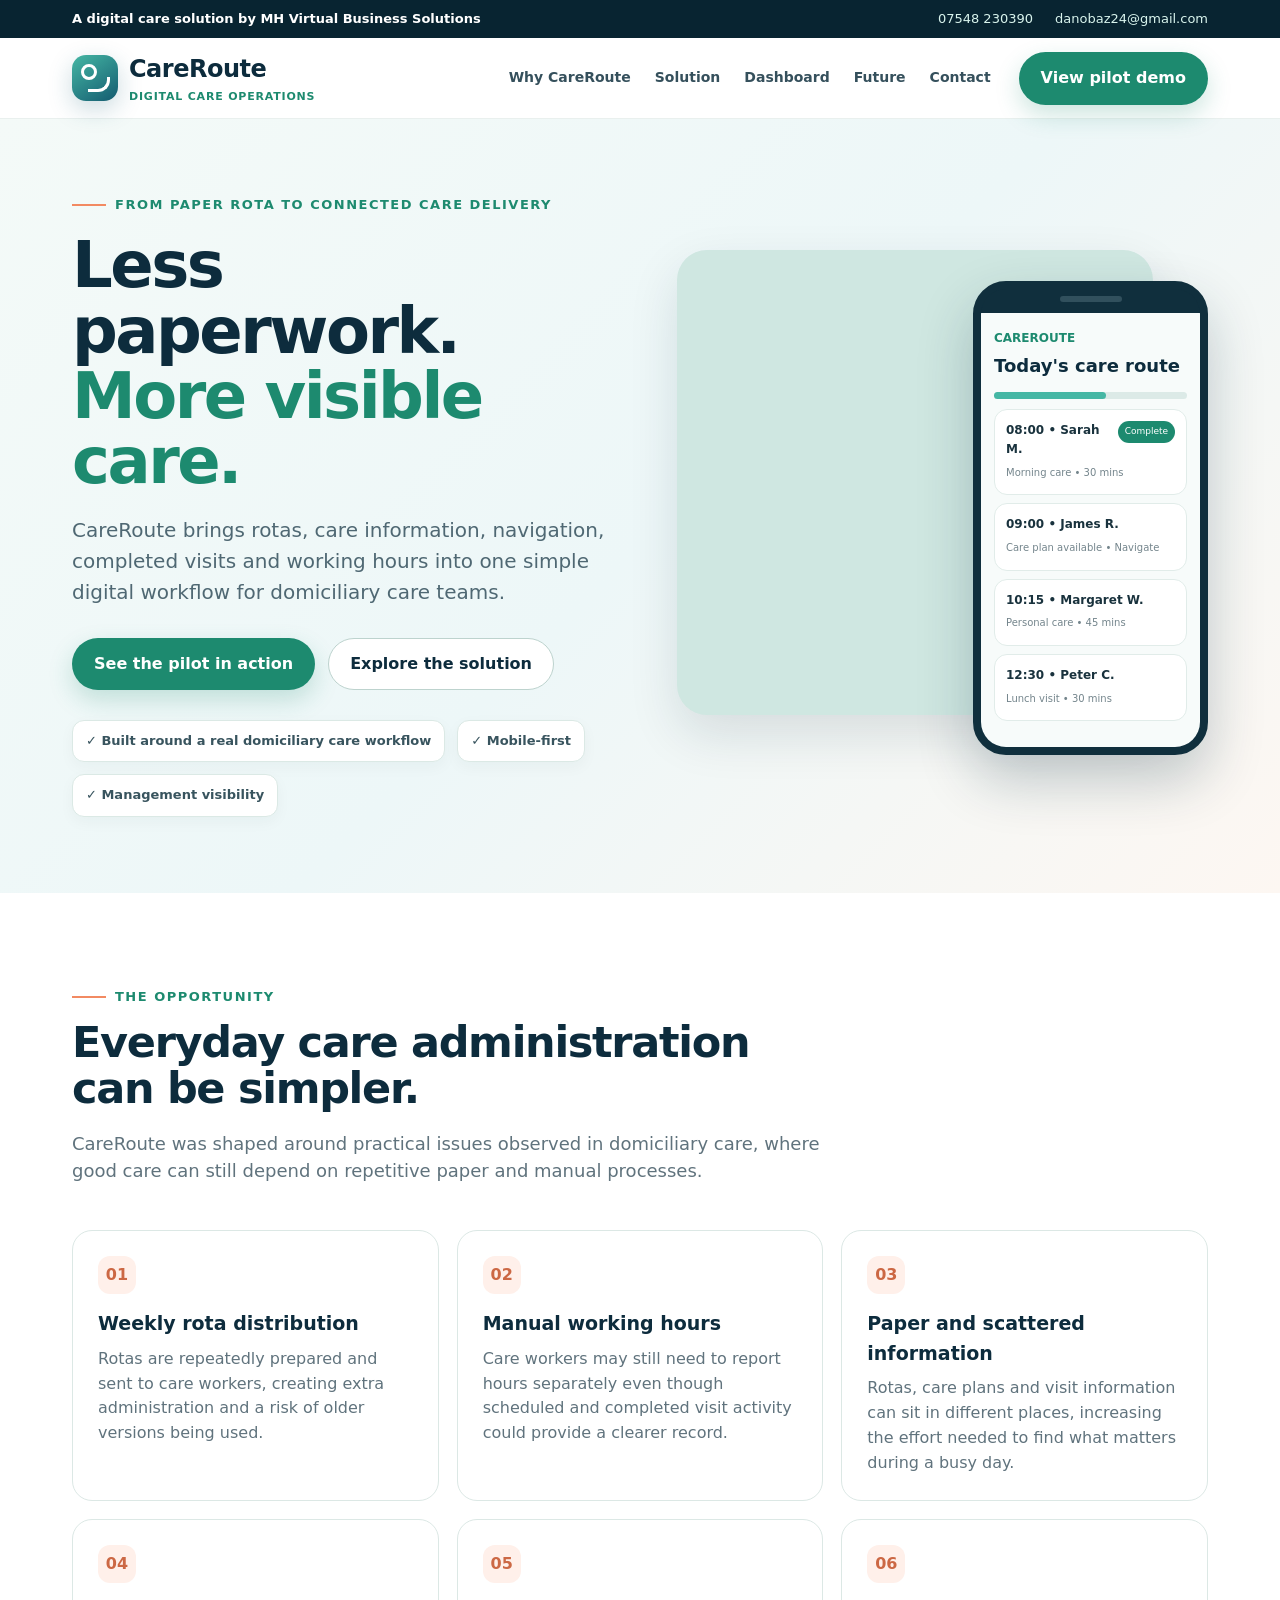
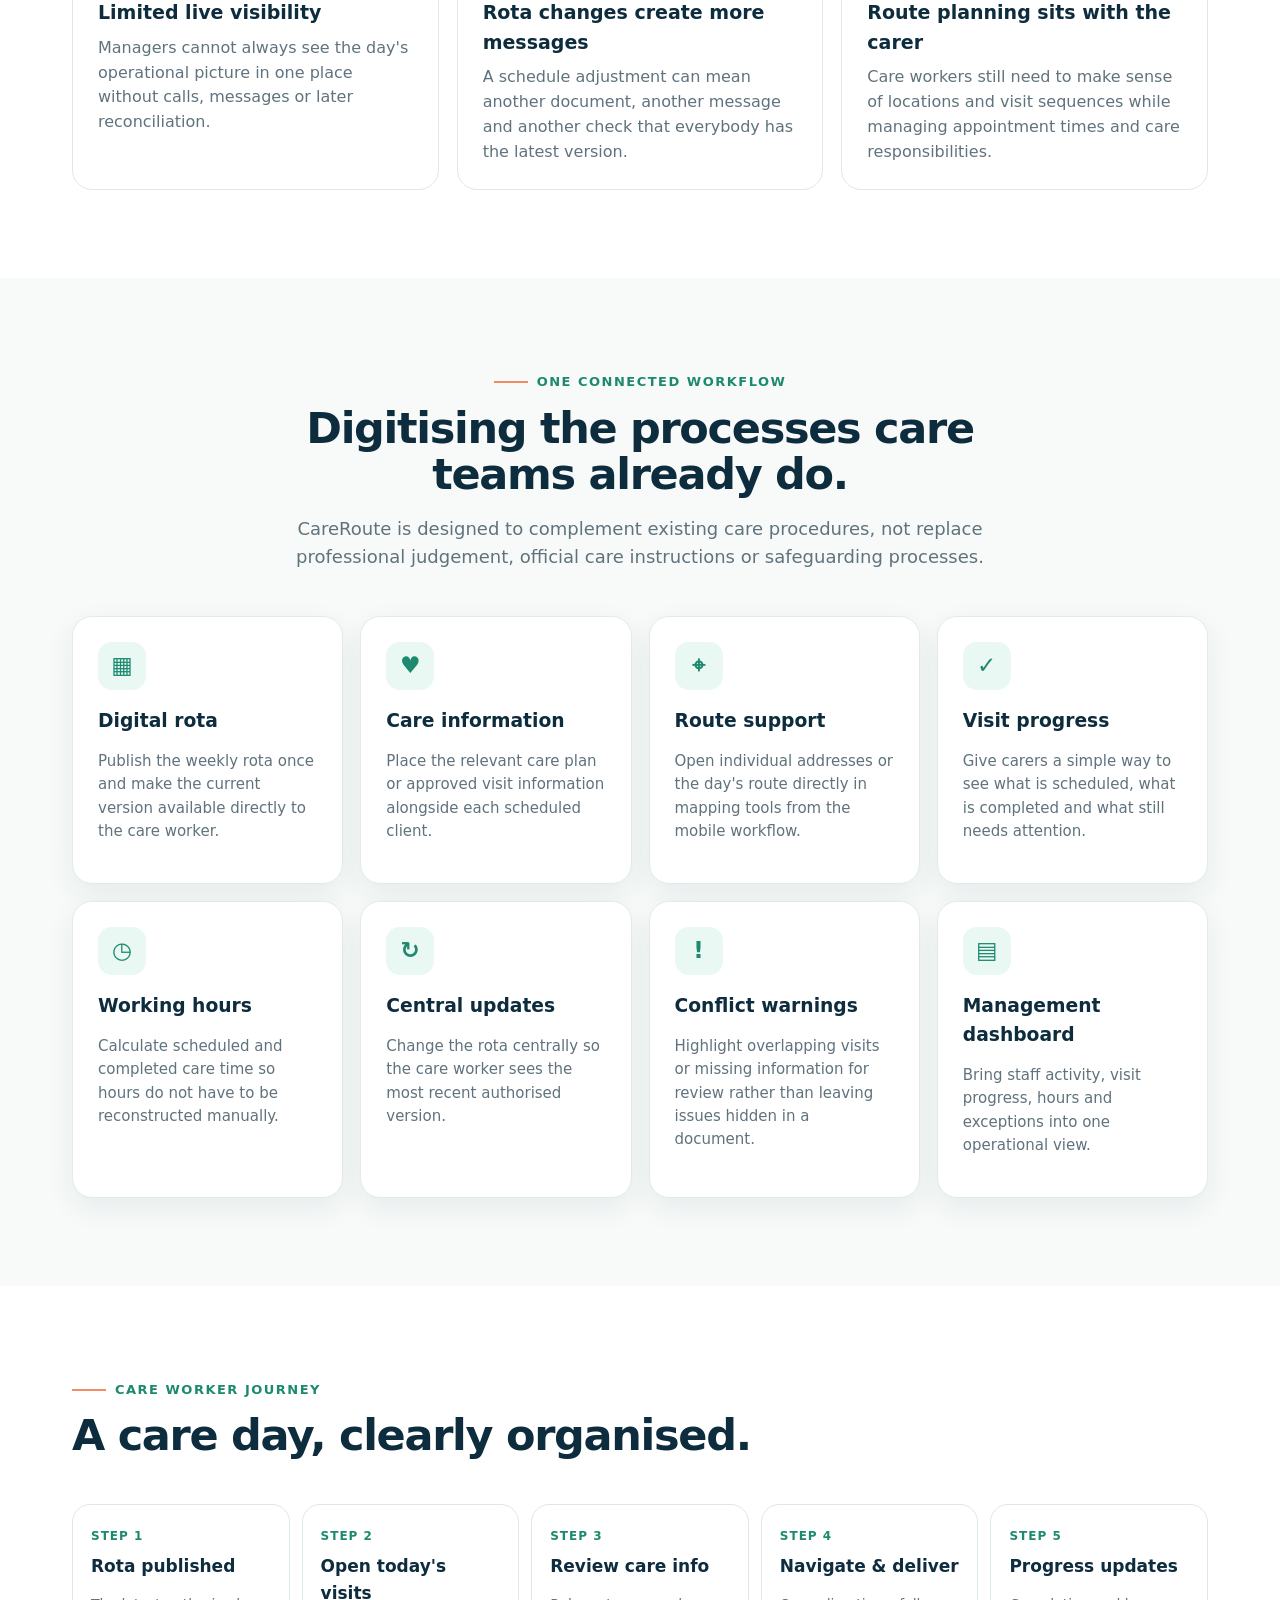
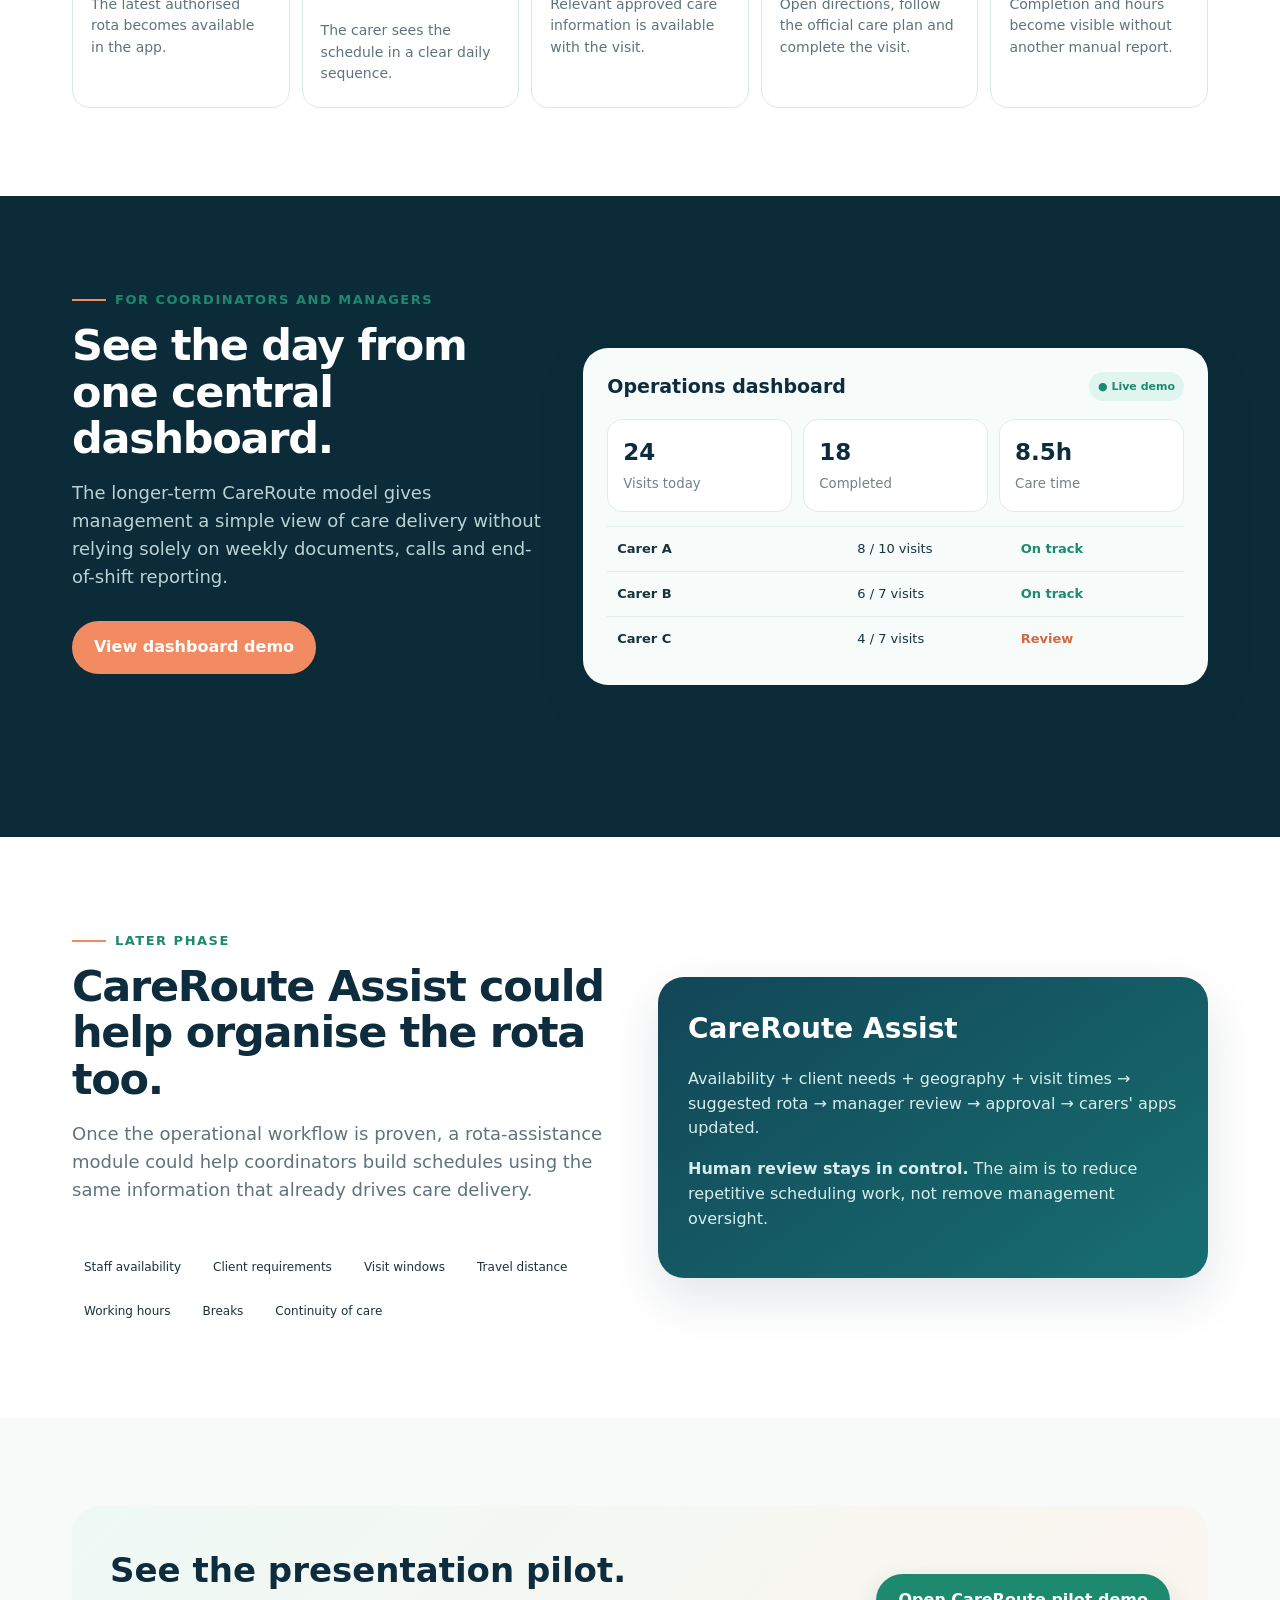
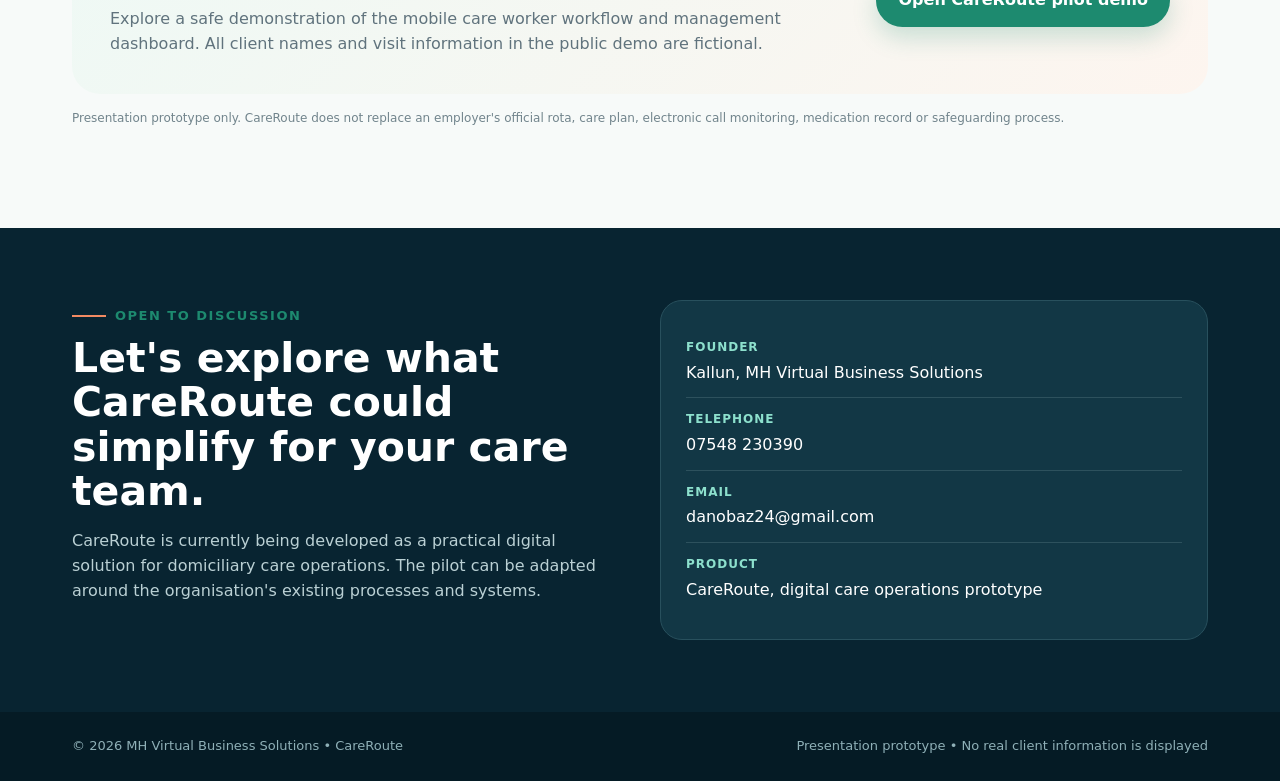
==== careroute/index.html @ 12c18343 "Publish CareRoute presentation website" ====
<!doctype html>
<html lang="en">
<head>
<meta charset="utf-8">
<meta name="viewport" content="width=device-width,initial-scale=1">
<title>CareRoute | Digital Care Operations</title>
<meta name="description" content="CareRoute helps domiciliary care providers move from paper rotas and manual hours reporting to a connected digital care workflow.">
<style>
:root{--navy:#0d2c3d;--blue:#145b70;--aqua:#45b7a4;--green:#1d8a6f;--mint:#eaf8f4;--cream:#f8faf9;--ink:#19323d;--muted:#60737d;--line:#dce8e5;--white:#fff;--orange:#f28a62;--shadow:0 20px 50px rgba(13,44,61,.12)}
*{box-sizing:border-box}html{scroll-behavior:smooth}body{margin:0;font-family:Inter,ui-sans-serif,system-ui,-apple-system,"Segoe UI",Arial,sans-serif;color:var(--ink);background:#fff;line-height:1.55}a{text-decoration:none;color:inherit}.wrap{max-width:1180px;margin:auto;padding:0 22px}.top{background:#082431;color:#d9f4ed;font-size:13px}.top .wrap{display:flex;justify-content:space-between;align-items:center;gap:18px;padding-top:9px;padding-bottom:9px}.contact-mini{display:flex;gap:22px;flex-wrap:wrap}.brandline{font-weight:700;color:#fff}header{position:sticky;top:0;z-index:40;background:rgba(255,255,255,.95);backdrop-filter:blur(12px);border-bottom:1px solid #e9f0ee}.nav{max-width:1180px;margin:auto;padding:13px 22px;display:flex;align-items:center;gap:28px}.logo{display:flex;align-items:center;gap:11px;min-width:205px}.route-mark{width:46px;height:46px;border-radius:14px;background:linear-gradient(145deg,var(--aqua),var(--blue));position:relative;box-shadow:0 8px 24px rgba(20,91,112,.22)}.route-mark:before{content:"";position:absolute;width:10px;height:10px;border:3px solid #fff;border-radius:50%;left:9px;top:9px}.route-mark:after{content:"";position:absolute;width:19px;height:12px;border-right:3px solid #fff;border-bottom:3px solid #fff;border-radius:0 0 12px 0;right:8px;bottom:9px}.logo strong{display:block;font-size:24px;color:var(--navy);letter-spacing:-.5px}.logo small{display:block;color:var(--green);font-weight:700;font-size:11px;letter-spacing:.8px;text-transform:uppercase}.menu{display:flex;align-items:center;gap:24px;margin-left:auto;font-size:14px;font-weight:700;color:#35505c}.menu a:hover{color:var(--green)}.btn{display:inline-flex;align-items:center;justify-content:center;border-radius:999px;padding:13px 21px;font-weight:800;border:1px solid transparent;transition:.2s}.btn.primary{background:var(--green);color:#fff;box-shadow:0 10px 25px rgba(29,138,111,.22)}.btn.primary:hover,.btn.orange:hover{transform:translateY(-1px)}.btn.secondary{background:#fff;color:var(--navy);border-color:#bdd3ce}.btn.orange{background:var(--orange);color:#fff}.hero{background:linear-gradient(135deg,#f4faf8 0%,#edf7f8 52%,#fdf7f2 100%);overflow:hidden}.hero-grid{max-width:1180px;margin:auto;padding:70px 22px 76px;display:grid;grid-template-columns:1.02fr .98fr;gap:52px;align-items:center}.kicker{display:inline-flex;align-items:center;gap:9px;text-transform:uppercase;font-weight:850;font-size:13px;letter-spacing:1.5px;color:var(--green)}.kicker:before{content:"";width:34px;height:2px;background:var(--orange)}h1{font-size:64px;line-height:1.02;letter-spacing:-2.5px;color:var(--navy);margin:18px 0 20px}.accent{color:var(--green)}.hero p{font-size:20px;color:#4f6873;max-width:680px}.hero-actions{display:flex;gap:13px;flex-wrap:wrap;margin:30px 0}.proof{display:flex;gap:12px;flex-wrap:wrap;margin-top:26px}.proof span{background:#fff;border:1px solid #dbe9e5;border-radius:12px;padding:10px 13px;font-size:13px;font-weight:750;color:#38545e;box-shadow:0 5px 15px rgba(13,44,61,.04)}.showcase{position:relative;min-height:505px}.slider{position:absolute;inset:0 55px 40px 0;border-radius:30px;overflow:hidden;box-shadow:var(--shadow);background:#cfe7e1}.slide{position:absolute;inset:0;opacity:0;animation:slides 15s infinite;background-position:center;background-size:cover}.slide.one{background-image:linear-gradient(rgba(8,36,49,.1),rgba(8,36,49,.15)),url('https://cdn.prod.website-files.com/663228030d0aac56c15a35f1/68cafc516bec777c94c2fbf4_Home%20Care.webp');animation-delay:0s}.slide.two{background-image:linear-gradient(rgba(8,36,49,.1),rgba(8,36,49,.15)),url('https://www.datocms-assets.com/121414/1732527607-care-worker-with-elderly-man.jpg');animation-delay:5s}.slide.three{background:linear-gradient(145deg,#9fd8ca,#176879);animation-delay:10s}.slide.three:before{content:"Care delivered with clarity, dignity and less administration.";position:absolute;left:38px;right:38px;bottom:44px;color:#fff;font-size:31px;line-height:1.15;font-weight:850}.slide.three:after{content:"CareRoute";position:absolute;left:38px;top:38px;color:#fff;border:1px solid rgba(255,255,255,.55);border-radius:999px;padding:8px 14px;font-weight:800}@keyframes slides{0%{opacity:0}6%{opacity:1}30%{opacity:1}36%{opacity:0}100%{opacity:0}}.phone{position:absolute;width:235px;right:0;bottom:0;background:#102f3d;border:8px solid #102f3d;border-radius:33px;box-shadow:0 25px 55px rgba(13,44,61,.24);overflow:hidden}.phone-top{height:24px;background:#102f3d;position:relative}.phone-top:after{content:"";position:absolute;width:62px;height:6px;border-radius:8px;background:#31505d;left:50%;top:7px;transform:translateX(-50%)}.screen{background:#f7fbfa;padding:16px 13px 18px;min-height:390px}.screen-brand{font-size:12px;font-weight:900;color:var(--green)}.screen h4{margin:5px 0 12px;color:var(--navy);font-size:18px}.daycard{background:#fff;border:1px solid #e1ece9;border-radius:13px;padding:11px;margin:8px 0}.daycard b{font-size:12px;display:block}.daycard small{font-size:10px;color:#74858c}.pill{font-size:9px;color:#fff;background:var(--green);border-radius:999px;padding:4px 7px;float:right}.progress{height:7px;border-radius:999px;background:#dceae7;margin:10px 0}.progress i{display:block;width:58%;height:100%;border-radius:inherit;background:var(--aqua)}.section{padding:88px 0}.section.soft{background:#f7faf9}.section.dark{background:#0c2b39;color:#fff}.head{max-width:760px;margin-bottom:45px}.head.center{text-align:center;margin-left:auto;margin-right:auto}.head h2{font-size:43px;line-height:1.08;letter-spacing:-1.3px;color:var(--navy);margin:12px 0 14px}.dark .head h2{color:#fff}.head p{font-size:18px;color:var(--muted)}.dark .head p{color:#b9d2d4}.problem-grid,.benefit-grid{display:grid;grid-template-columns:repeat(3,1fr);gap:18px}.problem,.benefit{border:1px solid var(--line);border-radius:20px;padding:25px;background:#fff}.problem .num{display:inline-flex;width:38px;height:38px;border-radius:12px;background:#fff0ea;color:#cc6844;align-items:center;justify-content:center;font-weight:900}.problem h3,.benefit h3{margin:15px 0 8px;color:var(--navy);font-size:19px}.problem p,.benefit p{color:var(--muted);margin:0}.solution-grid{display:grid;grid-template-columns:repeat(4,1fr);gap:17px}.solution{background:#fff;border-radius:20px;padding:25px;box-shadow:0 10px 30px rgba(13,44,61,.07);border:1px solid #e0ece9}.ico{width:48px;height:48px;border-radius:14px;background:var(--mint);display:flex;align-items:center;justify-content:center;color:var(--green);font-size:23px;font-weight:900}.solution h3{color:var(--navy);margin:16px 0 8px}.solution p{color:var(--muted);font-size:15px}.workflow{display:grid;grid-template-columns:repeat(5,1fr);gap:12px}.step{position:relative;background:#fff;border:1px solid var(--line);border-radius:18px;padding:22px 18px}.step b{display:block;color:var(--green);font-size:12px;text-transform:uppercase;letter-spacing:1px;margin-bottom:8px}.step strong{display:block;color:var(--navy);font-size:17px}.step p{font-size:14px;color:var(--muted);margin-bottom:0}.dashboard{display:grid;grid-template-columns:.86fr 1.14fr;gap:40px;align-items:center}.dashbox{background:#f7fbfa;color:var(--ink);border-radius:25px;padding:24px;box-shadow:var(--shadow)}.dashhead{display:flex;justify-content:space-between;align-items:center;margin-bottom:18px}.dashhead strong{color:var(--navy);font-size:19px}.live{font-size:11px;background:#dff5ed;color:var(--green);padding:6px 9px;border-radius:999px;font-weight:800}.metrics{display:grid;grid-template-columns:repeat(3,1fr);gap:11px}.metric{background:#fff;border:1px solid #e1ece9;border-radius:15px;padding:15px}.metric b{font-size:23px;color:var(--navy);display:block}.metric small{color:#71838a}.rows{margin-top:14px}.row{display:grid;grid-template-columns:1.2fr .8fr .8fr;gap:10px;padding:12px 10px;border-top:1px solid #e2ecea;font-size:13px}.done{color:var(--green);font-weight:800}.late{color:#d26942;font-weight:800}.future{display:grid;grid-template-columns:1fr 1fr;gap:36px;align-items:center}.future-card{background:linear-gradient(145deg,#124658,#176f70);border-radius:26px;padding:30px;color:#fff;box-shadow:var(--shadow)}.future-card h3{font-size:28px;margin:0 0 12px}.future-card p{color:#d7eded}.chips{display:flex;gap:8px;flex-wrap:wrap;margin-top:18px}.chips span{border:1px solid rgba(255,255,255,.26);background:rgba(255,255,255,.08);border-radius:999px;padding:8px 11px;font-size:12px}.pilot{background:linear-gradient(135deg,#eef9f5,#fdf5ef);border-radius:28px;padding:38px;display:grid;grid-template-columns:1fr auto;gap:25px;align-items:center}.pilot h2{margin:0 0 10px;color:var(--navy);font-size:34px}.pilot p{margin:0;color:var(--muted);max-width:760px}.contact{background:#082431;color:#fff;padding:72px 0}.contact-grid{display:grid;grid-template-columns:1fr 1fr;gap:40px}.contact h2{font-size:41px;line-height:1.08;margin:10px 0 13px}.contact p{color:#bad0d4}.contact-card{background:#123745;border:1px solid #28505d;border-radius:22px;padding:25px}.contact-line{padding:12px 0;border-bottom:1px solid #2d515d}.contact-line:last-child{border:0}.contact-line b{display:block;color:#8de0cd;font-size:12px;text-transform:uppercase;letter-spacing:1px}.contact-line span{display:block;margin-top:4px}footer{background:#051b25;color:#8fb0b7;padding:24px 0;font-size:13px}.foot{display:flex;justify-content:space-between;gap:20px;flex-wrap:wrap}.disclaimer{font-size:12px;color:#71848c;margin-top:15px}.mobile-menu{display:none}@media(max-width:950px){.menu{display:none}.nav .btn{margin-left:auto}.hero-grid,.dashboard,.future,.contact-grid{grid-template-columns:1fr}.showcase{min-height:520px}.problem-grid,.benefit-grid{grid-template-columns:1fr 1fr}.solution-grid{grid-template-columns:1fr 1fr}.workflow{grid-template-columns:1fr 1fr}.slider{right:80px}.pilot{grid-template-columns:1fr}.pilot .btn{justify-self:start}h1{font-size:52px}}@media(max-width:620px){.top .wrap{align-items:flex-start;flex-direction:column}.contact-mini{gap:7px;flex-direction:column}.nav{gap:10px}.logo{min-width:0}.logo small{display:none}.nav>.btn{font-size:12px;padding:10px 13px}h1{font-size:43px}.hero-grid{padding-top:48px;gap:30px}.showcase{min-height:460px}.slider{inset:0 35px 55px 0}.phone{width:190px}.screen{min-height:330px}.section{padding:65px 0}.head h2{font-size:34px}.problem-grid,.benefit-grid,.solution-grid,.workflow{grid-template-columns:1fr}.metrics{grid-template-columns:1fr}.row{grid-template-columns:1fr}.pilot{padding:26px}.pilot h2{font-size:28px}.contact h2{font-size:34px}}
</style>
</head>
<body>
<div class="top"><div class="wrap"><div class="brandline">A digital care solution by MH Virtual Business Solutions</div><div class="contact-mini"><span>07548 230390</span><span>danobaz24@gmail.com</span></div></div></div>
<header><div class="nav"><a class="logo" href="#top"><span class="route-mark"></span><span><strong>CareRoute</strong><small>Digital care operations</small></span></a><nav class="menu"><a href="#problems">Why CareRoute</a><a href="#solution">Solution</a><a href="#dashboard">Dashboard</a><a href="#future">Future</a><a href="#contact">Contact</a></nav><a class="btn primary" href="pilot.html">View pilot demo</a></div></header>
<main id="top">
<section class="hero"><div class="hero-grid"><div><div class="kicker">From paper rota to connected care delivery</div><h1>Less paperwork. <span class="accent">More visible care.</span></h1><p>CareRoute brings rotas, care information, navigation, completed visits and working hours into one simple digital workflow for domiciliary care teams.</p><div class="hero-actions"><a class="btn primary" href="pilot.html">See the pilot in action</a><a class="btn secondary" href="#solution">Explore the solution</a></div><div class="proof"><span>✓ Built around a real domiciliary care workflow</span><span>✓ Mobile-first</span><span>✓ Management visibility</span></div></div><div class="showcase"><div class="slider"><div class="slide one"></div><div class="slide two"></div><div class="slide three"></div></div><div class="phone"><div class="phone-top"></div><div class="screen"><div class="screen-brand">CAREROUTE</div><h4>Today's care route</h4><div class="progress"><i></i></div><div class="daycard"><span class="pill">Complete</span><b>08:00 • Sarah M.</b><small>Morning care • 30 mins</small></div><div class="daycard"><b>09:00 • James R.</b><small>Care plan available • Navigate</small></div><div class="daycard"><b>10:15 • Margaret W.</b><small>Personal care • 45 mins</small></div><div class="daycard"><b>12:30 • Peter C.</b><small>Lunch visit • 30 mins</small></div></div></div></div></div></section>
<section class="section" id="problems"><div class="wrap"><div class="head"><div class="kicker">The opportunity</div><h2>Everyday care administration can be simpler.</h2><p>CareRoute was shaped around practical issues observed in domiciliary care, where good care can still depend on repetitive paper and manual processes.</p></div><div class="problem-grid"><article class="problem"><span class="num">01</span><h3>Weekly rota distribution</h3><p>Rotas are repeatedly prepared and sent to care workers, creating extra administration and a risk of older versions being used.</p></article><article class="problem"><span class="num">02</span><h3>Manual working hours</h3><p>Care workers may still need to report hours separately even though scheduled and completed visit activity could provide a clearer record.</p></article><article class="problem"><span class="num">03</span><h3>Paper and scattered information</h3><p>Rotas, care plans and visit information can sit in different places, increasing the effort needed to find what matters during a busy day.</p></article><article class="problem"><span class="num">04</span><h3>Limited live visibility</h3><p>Managers cannot always see the day's operational picture in one place without calls, messages or later reconciliation.</p></article><article class="problem"><span class="num">05</span><h3>Rota changes create more messages</h3><p>A schedule adjustment can mean another document, another message and another check that everybody has the latest version.</p></article><article class="problem"><span class="num">06</span><h3>Route planning sits with the carer</h3><p>Care workers still need to make sense of locations and visit sequences while managing appointment times and care responsibilities.</p></article></div></div></section>
<section class="section soft" id="solution"><div class="wrap"><div class="head center"><div class="kicker">One connected workflow</div><h2>Digitising the processes care teams already do.</h2><p>CareRoute is designed to complement existing care procedures, not replace professional judgement, official care instructions or safeguarding processes.</p></div><div class="solution-grid"><article class="solution"><div class="ico">▦</div><h3>Digital rota</h3><p>Publish the weekly rota once and make the current version available directly to the care worker.</p></article><article class="solution"><div class="ico">♥</div><h3>Care information</h3><p>Place the relevant care plan or approved visit information alongside each scheduled client.</p></article><article class="solution"><div class="ico">⌖</div><h3>Route support</h3><p>Open individual addresses or the day's route directly in mapping tools from the mobile workflow.</p></article><article class="solution"><div class="ico">✓</div><h3>Visit progress</h3><p>Give carers a simple way to see what is scheduled, what is completed and what still needs attention.</p></article><article class="solution"><div class="ico">◷</div><h3>Working hours</h3><p>Calculate scheduled and completed care time so hours do not have to be reconstructed manually.</p></article><article class="solution"><div class="ico">↻</div><h3>Central updates</h3><p>Change the rota centrally so the care worker sees the most recent authorised version.</p></article><article class="solution"><div class="ico">!</div><h3>Conflict warnings</h3><p>Highlight overlapping visits or missing information for review rather than leaving issues hidden in a document.</p></article><article class="solution"><div class="ico">▤</div><h3>Management dashboard</h3><p>Bring staff activity, visit progress, hours and exceptions into one operational view.</p></article></div></div></section>
<section class="section"><div class="wrap"><div class="head"><div class="kicker">Care worker journey</div><h2>A care day, clearly organised.</h2></div><div class="workflow"><div class="step"><b>Step 1</b><strong>Rota published</strong><p>The latest authorised rota becomes available in the app.</p></div><div class="step"><b>Step 2</b><strong>Open today's visits</strong><p>The carer sees the schedule in a clear daily sequence.</p></div><div class="step"><b>Step 3</b><strong>Review care info</strong><p>Relevant approved care information is available with the visit.</p></div><div class="step"><b>Step 4</b><strong>Navigate & deliver</strong><p>Open directions, follow the official care plan and complete the visit.</p></div><div class="step"><b>Step 5</b><strong>Progress updates</strong><p>Completion and hours become visible without another manual report.</p></div></div></div></section>
<section class="section dark" id="dashboard"><div class="wrap"><div class="dashboard"><div class="head"><div class="kicker">For coordinators and managers</div><h2>See the day from one central dashboard.</h2><p>The longer-term CareRoute model gives management a simple view of care delivery without relying solely on weekly documents, calls and end-of-shift reporting.</p><div class="hero-actions"><a class="btn orange" href="pilot.html#dashboard">View dashboard demo</a></div></div><div class="dashbox"><div class="dashhead"><strong>Operations dashboard</strong><span class="live">● Live demo</span></div><div class="metrics"><div class="metric"><b>24</b><small>Visits today</small></div><div class="metric"><b>18</b><small>Completed</small></div><div class="metric"><b>8.5h</b><small>Care time</small></div></div><div class="rows"><div class="row"><b>Carer A</b><span>8 / 10 visits</span><span class="done">On track</span></div><div class="row"><b>Carer B</b><span>6 / 7 visits</span><span class="done">On track</span></div><div class="row"><b>Carer C</b><span>4 / 7 visits</span><span class="late">Review</span></div></div></div></div></div></section>
<section class="section" id="future"><div class="wrap"><div class="future"><div><div class="head"><div class="kicker">Later phase</div><h2>CareRoute Assist could help organise the rota too.</h2><p>Once the operational workflow is proven, a rota-assistance module could help coordinators build schedules using the same information that already drives care delivery.</p></div><div class="chips"><span>Staff availability</span><span>Client requirements</span><span>Visit windows</span><span>Travel distance</span><span>Working hours</span><span>Breaks</span><span>Continuity of care</span></div></div><div class="future-card"><h3>CareRoute Assist</h3><p>Availability + client needs + geography + visit times → suggested rota → manager review → approval → carers' apps updated.</p><p><strong>Human review stays in control.</strong> The aim is to reduce repetitive scheduling work, not remove management oversight.</p></div></div></div></section>
<section class="section soft"><div class="wrap"><div class="pilot"><div><h2>See the presentation pilot.</h2><p>Explore a safe demonstration of the mobile care worker workflow and management dashboard. All client names and visit information in the public demo are fictional.</p></div><a class="btn primary" href="pilot.html">Open CareRoute pilot demo</a></div><p class="disclaimer">Presentation prototype only. CareRoute does not replace an employer's official rota, care plan, electronic call monitoring, medication record or safeguarding process.</p></div></section>
<section class="contact" id="contact"><div class="wrap"><div class="contact-grid"><div><div class="kicker">Open to discussion</div><h2>Let's explore what CareRoute could simplify for your care team.</h2><p>CareRoute is currently being developed as a practical digital solution for domiciliary care operations. The pilot can be adapted around the organisation's existing processes and systems.</p></div><div class="contact-card"><div class="contact-line"><b>Founder</b><span>Kallun, MH Virtual Business Solutions</span></div><div class="contact-line"><b>Telephone</b><span>07548 230390</span></div><div class="contact-line"><b>Email</b><span>danobaz24@gmail.com</span></div><div class="contact-line"><b>Product</b><span>CareRoute, digital care operations prototype</span></div></div></div></div></section>
</main>
<footer><div class="wrap"><div class="foot"><span>© 2026 MH Virtual Business Solutions • CareRoute</span><span>Presentation prototype • No real client information is displayed</span></div></div></footer>
</body>
</html>
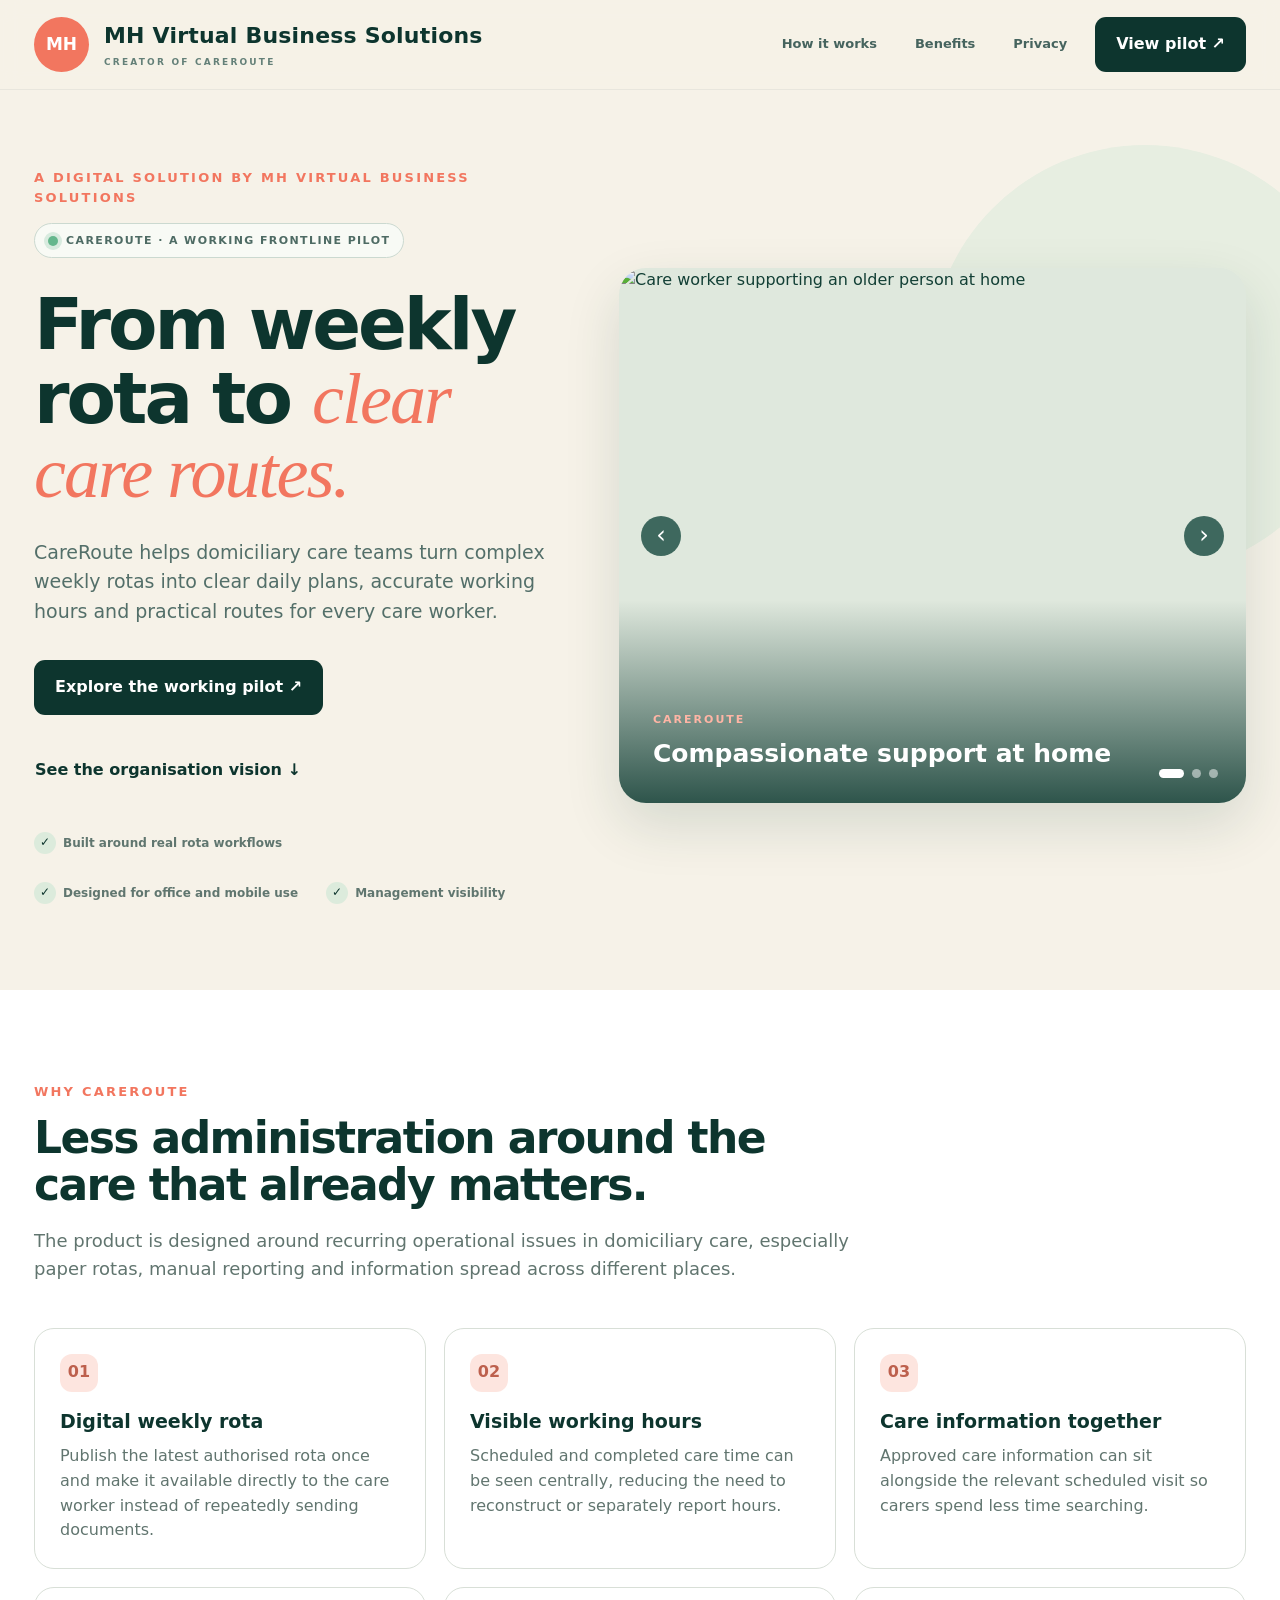
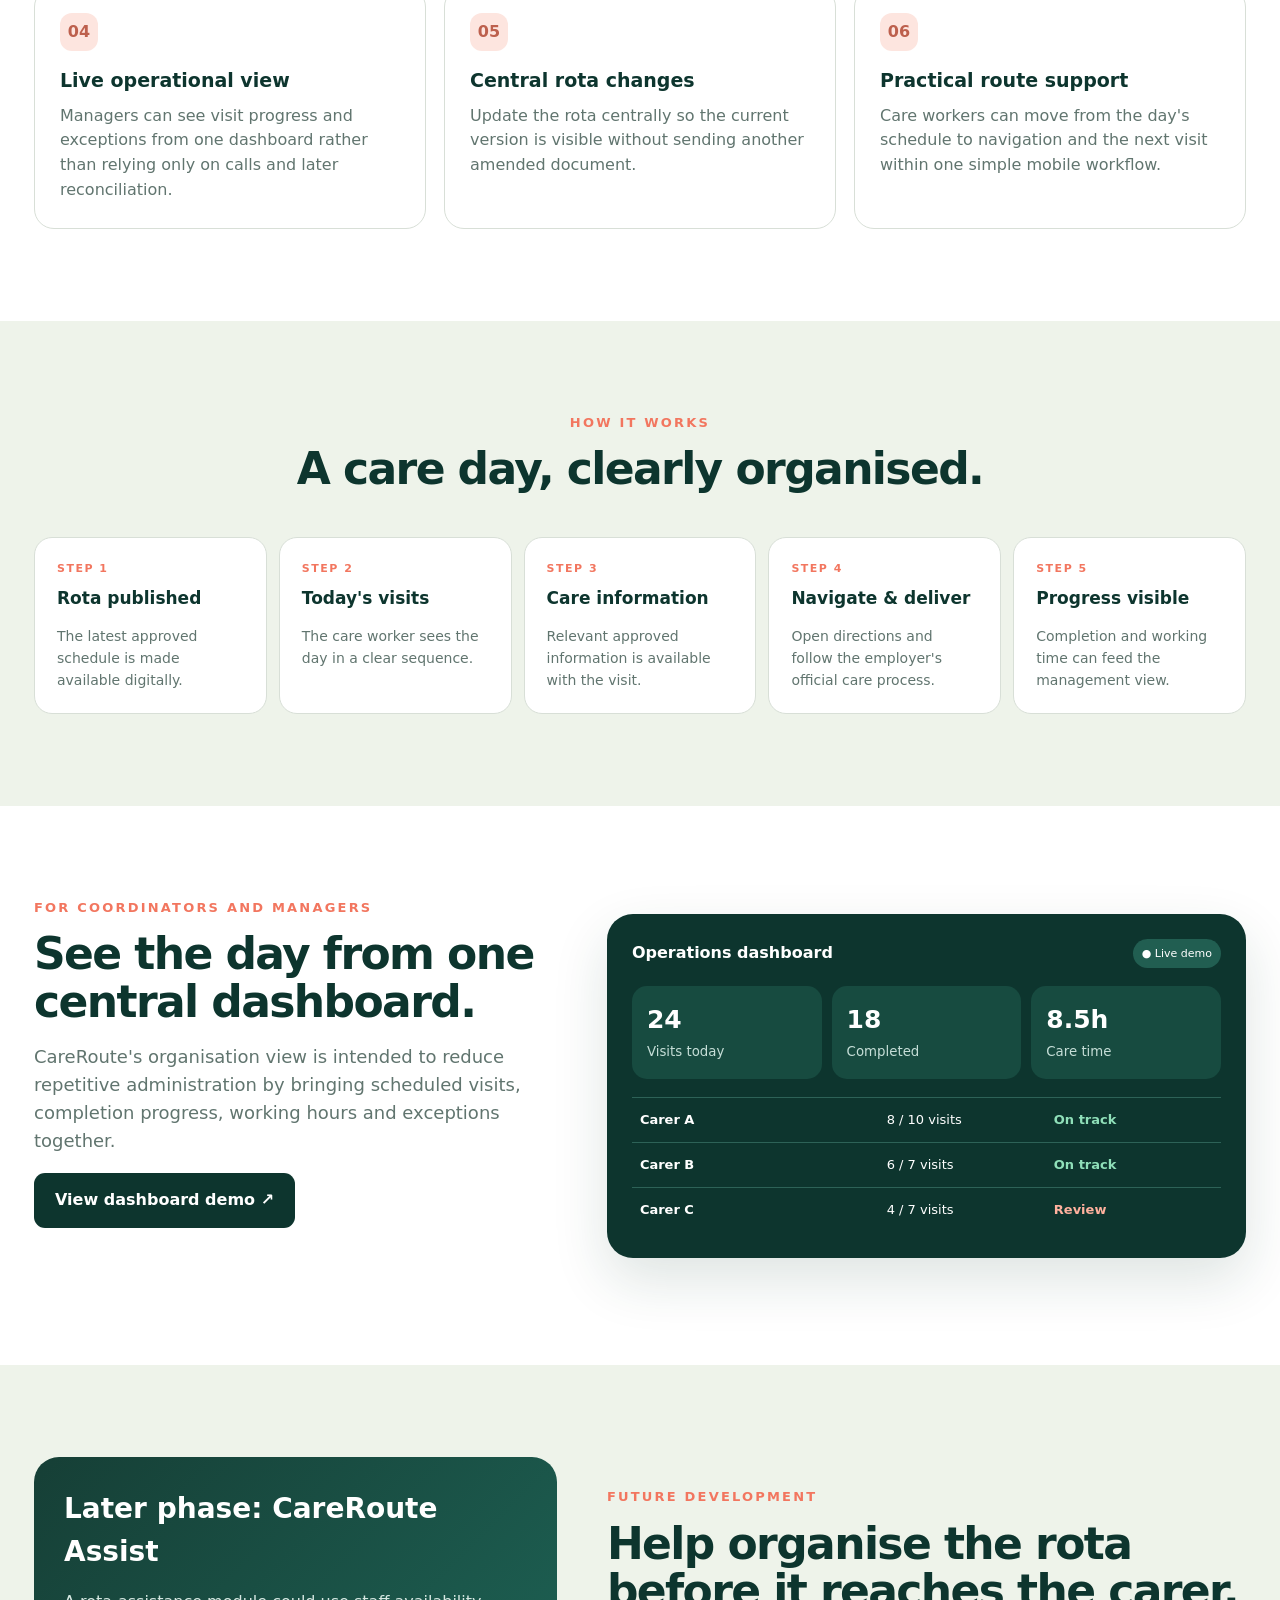
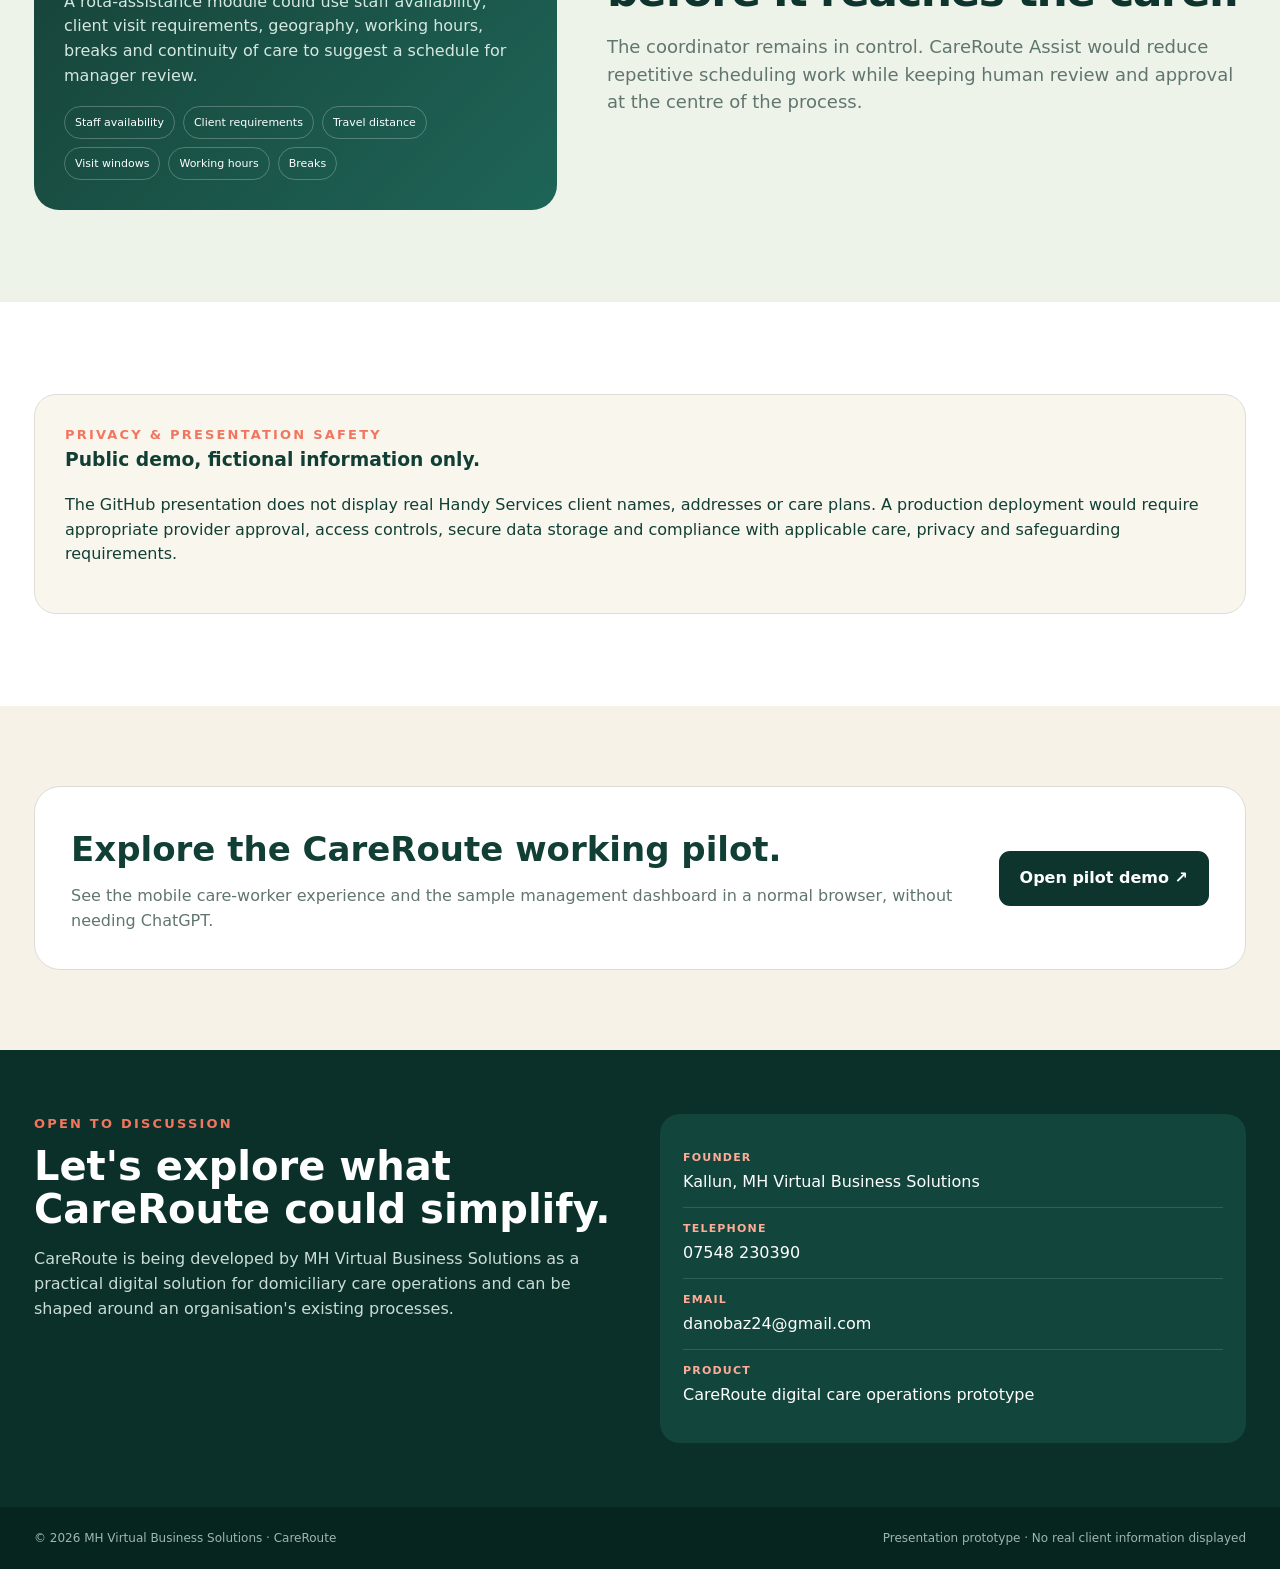
==== commit c9c488e9: "Align CareRoute homepage with MH Virtual Business Solutions presentation design" ====
--- a/careroute/index.html
+++ b/careroute/index.html
@@ -3,26 +3,30 @@
 <head>
 <meta charset="utf-8">
 <meta name="viewport" content="width=device-width,initial-scale=1">
-<title>CareRoute | Digital Care Operations</title>
-<meta name="description" content="CareRoute helps domiciliary care providers move from paper rotas and manual hours reporting to a connected digital care workflow.">
+<title>CareRoute | MH Virtual Business Solutions</title>
+<meta name="description" content="CareRoute helps domiciliary care teams turn weekly rotas into clear daily plans, practical routes and visible working hours.">
 <style>
-:root{--navy:#0d2c3d;--blue:#145b70;--aqua:#45b7a4;--green:#1d8a6f;--mint:#eaf8f4;--cream:#f8faf9;--ink:#19323d;--muted:#60737d;--line:#dce8e5;--white:#fff;--orange:#f28a62;--shadow:0 20px 50px rgba(13,44,61,.12)}
-*{box-sizing:border-box}html{scroll-behavior:smooth}body{margin:0;font-family:Inter,ui-sans-serif,system-ui,-apple-system,"Segoe UI",Arial,sans-serif;color:var(--ink);background:#fff;line-height:1.55}a{text-decoration:none;color:inherit}.wrap{max-width:1180px;margin:auto;padding:0 22px}.top{background:#082431;color:#d9f4ed;font-size:13px}.top .wrap{display:flex;justify-content:space-between;align-items:center;gap:18px;padding-top:9px;padding-bottom:9px}.contact-mini{display:flex;gap:22px;flex-wrap:wrap}.brandline{font-weight:700;color:#fff}header{position:sticky;top:0;z-index:40;background:rgba(255,255,255,.95);backdrop-filter:blur(12px);border-bottom:1px solid #e9f0ee}.nav{max-width:1180px;margin:auto;padding:13px 22px;display:flex;align-items:center;gap:28px}.logo{display:flex;align-items:center;gap:11px;min-width:205px}.route-mark{width:46px;height:46px;border-radius:14px;background:linear-gradient(145deg,var(--aqua),var(--blue));position:relative;box-shadow:0 8px 24px rgba(20,91,112,.22)}.route-mark:before{content:"";position:absolute;width:10px;height:10px;border:3px solid #fff;border-radius:50%;left:9px;top:9px}.route-mark:after{content:"";position:absolute;width:19px;height:12px;border-right:3px solid #fff;border-bottom:3px solid #fff;border-radius:0 0 12px 0;right:8px;bottom:9px}.logo strong{display:block;font-size:24px;color:var(--navy);letter-spacing:-.5px}.logo small{display:block;color:var(--green);font-weight:700;font-size:11px;letter-spacing:.8px;text-transform:uppercase}.menu{display:flex;align-items:center;gap:24px;margin-left:auto;font-size:14px;font-weight:700;color:#35505c}.menu a:hover{color:var(--green)}.btn{display:inline-flex;align-items:center;justify-content:center;border-radius:999px;padding:13px 21px;font-weight:800;border:1px solid transparent;transition:.2s}.btn.primary{background:var(--green);color:#fff;box-shadow:0 10px 25px rgba(29,138,111,.22)}.btn.primary:hover,.btn.orange:hover{transform:translateY(-1px)}.btn.secondary{background:#fff;color:var(--navy);border-color:#bdd3ce}.btn.orange{background:var(--orange);color:#fff}.hero{background:linear-gradient(135deg,#f4faf8 0%,#edf7f8 52%,#fdf7f2 100%);overflow:hidden}.hero-grid{max-width:1180px;margin:auto;padding:70px 22px 76px;display:grid;grid-template-columns:1.02fr .98fr;gap:52px;align-items:center}.kicker{display:inline-flex;align-items:center;gap:9px;text-transform:uppercase;font-weight:850;font-size:13px;letter-spacing:1.5px;color:var(--green)}.kicker:before{content:"";width:34px;height:2px;background:var(--orange)}h1{font-size:64px;line-height:1.02;letter-spacing:-2.5px;color:var(--navy);margin:18px 0 20px}.accent{color:var(--green)}.hero p{font-size:20px;color:#4f6873;max-width:680px}.hero-actions{display:flex;gap:13px;flex-wrap:wrap;margin:30px 0}.proof{display:flex;gap:12px;flex-wrap:wrap;margin-top:26px}.proof span{background:#fff;border:1px solid #dbe9e5;border-radius:12px;padding:10px 13px;font-size:13px;font-weight:750;color:#38545e;box-shadow:0 5px 15px rgba(13,44,61,.04)}.showcase{position:relative;min-height:505px}.slider{position:absolute;inset:0 55px 40px 0;border-radius:30px;overflow:hidden;box-shadow:var(--shadow);background:#cfe7e1}.slide{position:absolute;inset:0;opacity:0;animation:slides 15s infinite;background-position:center;background-size:cover}.slide.one{background-image:linear-gradient(rgba(8,36,49,.1),rgba(8,36,49,.15)),url('https://cdn.prod.website-files.com/663228030d0aac56c15a35f1/68cafc516bec777c94c2fbf4_Home%20Care.webp');animation-delay:0s}.slide.two{background-image:linear-gradient(rgba(8,36,49,.1),rgba(8,36,49,.15)),url('https://www.datocms-assets.com/121414/1732527607-care-worker-with-elderly-man.jpg');animation-delay:5s}.slide.three{background:linear-gradient(145deg,#9fd8ca,#176879);animation-delay:10s}.slide.three:before{content:"Care delivered with clarity, dignity and less administration.";position:absolute;left:38px;right:38px;bottom:44px;color:#fff;font-size:31px;line-height:1.15;font-weight:850}.slide.three:after{content:"CareRoute";position:absolute;left:38px;top:38px;color:#fff;border:1px solid rgba(255,255,255,.55);border-radius:999px;padding:8px 14px;font-weight:800}@keyframes slides{0%{opacity:0}6%{opacity:1}30%{opacity:1}36%{opacity:0}100%{opacity:0}}.phone{position:absolute;width:235px;right:0;bottom:0;background:#102f3d;border:8px solid #102f3d;border-radius:33px;box-shadow:0 25px 55px rgba(13,44,61,.24);overflow:hidden}.phone-top{height:24px;background:#102f3d;position:relative}.phone-top:after{content:"";position:absolute;width:62px;height:6px;border-radius:8px;background:#31505d;left:50%;top:7px;transform:translateX(-50%)}.screen{background:#f7fbfa;padding:16px 13px 18px;min-height:390px}.screen-brand{font-size:12px;font-weight:900;color:var(--green)}.screen h4{margin:5px 0 12px;color:var(--navy);font-size:18px}.daycard{background:#fff;border:1px solid #e1ece9;border-radius:13px;padding:11px;margin:8px 0}.daycard b{font-size:12px;display:block}.daycard small{font-size:10px;color:#74858c}.pill{font-size:9px;color:#fff;background:var(--green);border-radius:999px;padding:4px 7px;float:right}.progress{height:7px;border-radius:999px;background:#dceae7;margin:10px 0}.progress i{display:block;width:58%;height:100%;border-radius:inherit;background:var(--aqua)}.section{padding:88px 0}.section.soft{background:#f7faf9}.section.dark{background:#0c2b39;color:#fff}.head{max-width:760px;margin-bottom:45px}.head.center{text-align:center;margin-left:auto;margin-right:auto}.head h2{font-size:43px;line-height:1.08;letter-spacing:-1.3px;color:var(--navy);margin:12px 0 14px}.dark .head h2{color:#fff}.head p{font-size:18px;color:var(--muted)}.dark .head p{color:#b9d2d4}.problem-grid,.benefit-grid{display:grid;grid-template-columns:repeat(3,1fr);gap:18px}.problem,.benefit{border:1px solid var(--line);border-radius:20px;padding:25px;background:#fff}.problem .num{display:inline-flex;width:38px;height:38px;border-radius:12px;background:#fff0ea;color:#cc6844;align-items:center;justify-content:center;font-weight:900}.problem h3,.benefit h3{margin:15px 0 8px;color:var(--navy);font-size:19px}.problem p,.benefit p{color:var(--muted);margin:0}.solution-grid{display:grid;grid-template-columns:repeat(4,1fr);gap:17px}.solution{background:#fff;border-radius:20px;padding:25px;box-shadow:0 10px 30px rgba(13,44,61,.07);border:1px solid #e0ece9}.ico{width:48px;height:48px;border-radius:14px;background:var(--mint);display:flex;align-items:center;justify-content:center;color:var(--green);font-size:23px;font-weight:900}.solution h3{color:var(--navy);margin:16px 0 8px}.solution p{color:var(--muted);font-size:15px}.workflow{display:grid;grid-template-columns:repeat(5,1fr);gap:12px}.step{position:relative;background:#fff;border:1px solid var(--line);border-radius:18px;padding:22px 18px}.step b{display:block;color:var(--green);font-size:12px;text-transform:uppercase;letter-spacing:1px;margin-bottom:8px}.step strong{display:block;color:var(--navy);font-size:17px}.step p{font-size:14px;color:var(--muted);margin-bottom:0}.dashboard{display:grid;grid-template-columns:.86fr 1.14fr;gap:40px;align-items:center}.dashbox{background:#f7fbfa;color:var(--ink);border-radius:25px;padding:24px;box-shadow:var(--shadow)}.dashhead{display:flex;justify-content:space-between;align-items:center;margin-bottom:18px}.dashhead strong{color:var(--navy);font-size:19px}.live{font-size:11px;background:#dff5ed;color:var(--green);padding:6px 9px;border-radius:999px;font-weight:800}.metrics{display:grid;grid-template-columns:repeat(3,1fr);gap:11px}.metric{background:#fff;border:1px solid #e1ece9;border-radius:15px;padding:15px}.metric b{font-size:23px;color:var(--navy);display:block}.metric small{color:#71838a}.rows{margin-top:14px}.row{display:grid;grid-template-columns:1.2fr .8fr .8fr;gap:10px;padding:12px 10px;border-top:1px solid #e2ecea;font-size:13px}.done{color:var(--green);font-weight:800}.late{color:#d26942;font-weight:800}.future{display:grid;grid-template-columns:1fr 1fr;gap:36px;align-items:center}.future-card{background:linear-gradient(145deg,#124658,#176f70);border-radius:26px;padding:30px;color:#fff;box-shadow:var(--shadow)}.future-card h3{font-size:28px;margin:0 0 12px}.future-card p{color:#d7eded}.chips{display:flex;gap:8px;flex-wrap:wrap;margin-top:18px}.chips span{border:1px solid rgba(255,255,255,.26);background:rgba(255,255,255,.08);border-radius:999px;padding:8px 11px;font-size:12px}.pilot{background:linear-gradient(135deg,#eef9f5,#fdf5ef);border-radius:28px;padding:38px;display:grid;grid-template-columns:1fr auto;gap:25px;align-items:center}.pilot h2{margin:0 0 10px;color:var(--navy);font-size:34px}.pilot p{margin:0;color:var(--muted);max-width:760px}.contact{background:#082431;color:#fff;padding:72px 0}.contact-grid{display:grid;grid-template-columns:1fr 1fr;gap:40px}.contact h2{font-size:41px;line-height:1.08;margin:10px 0 13px}.contact p{color:#bad0d4}.contact-card{background:#123745;border:1px solid #28505d;border-radius:22px;padding:25px}.contact-line{padding:12px 0;border-bottom:1px solid #2d515d}.contact-line:last-child{border:0}.contact-line b{display:block;color:#8de0cd;font-size:12px;text-transform:uppercase;letter-spacing:1px}.contact-line span{display:block;margin-top:4px}footer{background:#051b25;color:#8fb0b7;padding:24px 0;font-size:13px}.foot{display:flex;justify-content:space-between;gap:20px;flex-wrap:wrap}.disclaimer{font-size:12px;color:#71848c;margin-top:15px}.mobile-menu{display:none}@media(max-width:950px){.menu{display:none}.nav .btn{margin-left:auto}.hero-grid,.dashboard,.future,.contact-grid{grid-template-columns:1fr}.showcase{min-height:520px}.problem-grid,.benefit-grid{grid-template-columns:1fr 1fr}.solution-grid{grid-template-columns:1fr 1fr}.workflow{grid-template-columns:1fr 1fr}.slider{right:80px}.pilot{grid-template-columns:1fr}.pilot .btn{justify-self:start}h1{font-size:52px}}@media(max-width:620px){.top .wrap{align-items:flex-start;flex-direction:column}.contact-mini{gap:7px;flex-direction:column}.nav{gap:10px}.logo{min-width:0}.logo small{display:none}.nav>.btn{font-size:12px;padding:10px 13px}h1{font-size:43px}.hero-grid{padding-top:48px;gap:30px}.showcase{min-height:460px}.slider{inset:0 35px 55px 0}.phone{width:190px}.screen{min-height:330px}.section{padding:65px 0}.head h2{font-size:34px}.problem-grid,.benefit-grid,.solution-grid,.workflow{grid-template-columns:1fr}.metrics{grid-template-columns:1fr}.row{grid-template-columns:1fr}.pilot{padding:26px}.pilot h2{font-size:28px}.contact h2{font-size:34px}}
+:root{--forest:#123f35;--deep:#0d352e;--coral:#f2765f;--cream:#f6f2e8;--sage:#e7eee1;--mint:#edf5ee;--text:#294f49;--muted:#61756f;--white:#fff;--line:#d8dfd7;--shadow:0 22px 55px rgba(18,63,53,.14)}
+*{box-sizing:border-box}html{scroll-behavior:smooth}body{margin:0;font-family:Inter,ui-sans-serif,system-ui,-apple-system,"Segoe UI",Arial,sans-serif;background:var(--cream);color:var(--forest);line-height:1.55}a{text-decoration:none;color:inherit}.wrap{max-width:1400px;margin:auto;padding:0 34px}
+header{background:rgba(246,242,232,.96);position:sticky;top:0;z-index:50;border-bottom:1px solid rgba(18,63,53,.06);backdrop-filter:blur(10px)}.nav{max-width:1400px;margin:auto;padding:17px 34px;display:flex;align-items:center;gap:28px}.mhbrand{display:flex;align-items:center;gap:15px;min-width:430px}.mhmark{width:55px;height:55px;border-radius:50%;display:flex;align-items:center;justify-content:center;background:var(--coral);color:#fff;font-weight:900;font-size:17px}.mhbrand strong{display:block;font-size:22px;letter-spacing:.2px;color:var(--deep)}.mhbrand small{display:block;font-size:9px;font-weight:850;letter-spacing:2.2px;color:#648078;margin-top:3px}.menu{display:flex;gap:38px;margin-left:auto;align-items:center;font-size:13px;font-weight:800;color:#46645e}.menu a:hover{color:var(--coral)}.btn{display:inline-flex;align-items:center;justify-content:center;border-radius:11px;padding:14px 20px;font-weight:850;border:1px solid transparent;transition:.2s}.btn.primary{background:var(--deep);color:#fff}.btn.primary:hover{transform:translateY(-1px)}.btn.link{padding-left:0;padding-right:0;color:var(--deep)}
+.hero{position:relative;overflow:hidden}.hero:after{content:"";position:absolute;width:430px;height:430px;border-radius:50%;background:var(--sage);right:-80px;top:55px;z-index:0}.hero-grid{max-width:1400px;margin:auto;padding:78px 34px 86px;display:grid;grid-template-columns:.9fr 1.1fr;gap:72px;align-items:center;position:relative;z-index:1}.eyebrow{font-size:13px;font-weight:900;letter-spacing:2.2px;text-transform:uppercase;color:var(--coral)}.pilot-pill{display:inline-flex;align-items:center;gap:8px;border:1px solid #cbd9d0;background:#f8faf5;border-radius:999px;padding:8px 13px;margin-top:15px;font-size:11px;font-weight:900;letter-spacing:1.4px;color:#4e6b64}.dot{width:10px;height:10px;border-radius:50%;background:#65b78d;box-shadow:0 0 0 4px #d8ebdf}h1{font-size:72px;line-height:1.02;letter-spacing:-3px;margin:30px 0 27px;color:var(--deep);max-width:660px}.script{font-family:Georgia,"Times New Roman",serif;font-style:italic;font-weight:500;color:var(--coral);letter-spacing:-2px}.hero-copy{font-size:19px;color:#536f69;max-width:660px}.hero-actions{display:flex;align-items:center;gap:28px;flex-wrap:wrap;margin-top:34px}.proof{display:flex;gap:28px;flex-wrap:wrap;margin-top:34px;font-size:12px;color:#60766f;font-weight:750}.proof span:before{content:"✓";display:inline-flex;width:22px;height:22px;align-items:center;justify-content:center;border-radius:50%;background:#dcebdc;color:var(--deep);margin-right:7px}.visual{position:relative}.image-card{height:535px;border-radius:27px;overflow:hidden;position:relative;box-shadow:var(--shadow);background:#dfe8dd}.image-card img{width:100%;height:100%;object-fit:cover;display:block}.image-card:after{content:"";position:absolute;left:0;right:0;bottom:0;height:38%;background:linear-gradient(transparent,rgba(7,52,43,.82))}.caption{position:absolute;left:34px;bottom:30px;color:#fff;z-index:2}.caption small{display:block;color:#ffb5a5;font-size:11px;font-weight:900;letter-spacing:2px;margin-bottom:6px}.caption strong{display:block;font-size:25px}.arrow{position:absolute;top:50%;transform:translateY(-50%);width:40px;height:40px;border-radius:50%;background:rgba(12,65,54,.76);color:#fff;display:flex;align-items:center;justify-content:center;font-size:24px;z-index:3}.arrow.left{left:22px}.arrow.right{right:22px}.dots{position:absolute;bottom:25px;right:28px;z-index:3;display:flex;gap:8px}.dots i{width:9px;height:9px;border-radius:50%;background:rgba(255,255,255,.5)}.dots i:first-child{width:25px;border-radius:99px;background:#fff}
+.section{padding:92px 0;background:#fff}.section.alt{background:#eef3ea}.head{max-width:830px;margin-bottom:45px}.head.center{text-align:center;margin-left:auto;margin-right:auto}.head h2{font-size:44px;line-height:1.08;letter-spacing:-1.6px;margin:12px 0 14px;color:var(--deep)}.head p{font-size:18px;color:var(--muted)}.grid3{display:grid;grid-template-columns:repeat(3,1fr);gap:18px}.card{background:#fff;border:1px solid var(--line);border-radius:20px;padding:25px}.alt .card{background:#f8faf6}.card .num{display:inline-flex;width:38px;height:38px;border-radius:12px;background:#fde5df;color:#bd604d;align-items:center;justify-content:center;font-weight:900}.card h3{font-size:19px;color:var(--deep);margin:15px 0 8px}.card p{color:var(--muted);margin:0}.steps{display:grid;grid-template-columns:repeat(5,1fr);gap:12px}.step{background:#fff;border:1px solid var(--line);border-radius:18px;padding:22px}.step b{display:block;color:var(--coral);font-size:11px;letter-spacing:1.5px;text-transform:uppercase;margin-bottom:8px}.step strong{font-size:17px;color:var(--deep)}.step p{font-size:14px;color:var(--muted);margin-bottom:0}.dashboard{display:grid;grid-template-columns:.9fr 1.1fr;gap:50px;align-items:center}.dash{background:var(--deep);border-radius:26px;padding:25px;color:#fff;box-shadow:var(--shadow)}.dash-top{display:flex;justify-content:space-between;align-items:center}.dash-top span{font-size:11px;background:#215e51;padding:6px 9px;border-radius:999px}.metrics{display:grid;grid-template-columns:repeat(3,1fr);gap:10px;margin:18px 0}.metric{background:#174b40;border-radius:15px;padding:15px}.metric b{display:block;font-size:25px}.metric small{color:#c6ded7}.row{display:grid;grid-template-columns:1.2fr .8fr .8fr;gap:8px;padding:12px 8px;border-top:1px solid #2d6257;font-size:13px}.good{color:#8fe0b9;font-weight:850}.review{color:#ffb19e;font-weight:850}.futurebox{background:linear-gradient(135deg,#163f36,#1e6557);color:#fff;border-radius:25px;padding:30px}.futurebox h3{font-size:28px;margin:0 0 10px}.futurebox p{color:#d5e7e1}.chips{display:flex;gap:8px;flex-wrap:wrap;margin-top:17px}.chips span{font-size:11px;border:1px solid rgba(255,255,255,.25);border-radius:999px;padding:7px 10px}.privacy{background:#f9f6ee;border:1px solid #dfddd4;border-radius:22px;padding:30px}.privacy h3{margin-top:0}.cta{background:var(--cream);padding:80px 0}.cta-box{background:#fff;border:1px solid #dddcd4;border-radius:26px;padding:36px;display:grid;grid-template-columns:1fr auto;gap:24px;align-items:center}.cta-box h2{font-size:34px;margin:0 0 8px}.cta-box p{color:var(--muted);margin:0}.contact{background:#0b3029;color:#fff;padding:64px 0}.contact-grid{display:grid;grid-template-columns:1fr 1fr;gap:40px}.contact h2{font-size:40px;line-height:1.08;margin:10px 0}.contact p{color:#c9dcd6}.contact-card{background:#12453b;border-radius:20px;padding:23px}.line{padding:12px 0;border-bottom:1px solid #2b6157}.line:last-child{border:0}.line b{display:block;font-size:11px;letter-spacing:1.2px;color:#ffab98;text-transform:uppercase}.line span{display:block;margin-top:4px}footer{background:#07251f;color:#9eb6af;padding:22px 0;font-size:12px}.foot{display:flex;justify-content:space-between;gap:20px;flex-wrap:wrap}
+@media(max-width:1000px){.mhbrand{min-width:0}.menu{display:none}.nav>.btn{margin-left:auto}.hero-grid,.dashboard,.contact-grid{grid-template-columns:1fr}.hero-grid{gap:42px}.grid3{grid-template-columns:1fr 1fr}.steps{grid-template-columns:1fr 1fr}.image-card{height:500px}.cta-box{grid-template-columns:1fr}.cta-box .btn{justify-self:start}h1{font-size:62px}}
+@media(max-width:650px){.wrap,.nav,.hero-grid{padding-left:18px;padding-right:18px}.mhmark{width:47px;height:47px}.mhbrand strong{font-size:17px}.mhbrand small{font-size:7px;letter-spacing:1.4px}.nav>.btn{font-size:11px;padding:11px 13px}h1{font-size:47px}.hero-grid{padding-top:50px}.image-card{height:420px}.grid3,.steps,.metrics{grid-template-columns:1fr}.head h2{font-size:34px}.proof{gap:13px}.row{grid-template-columns:1fr}.cta-box{padding:26px}.contact h2{font-size:34px}}
 </style>
 </head>
 <body>
-<div class="top"><div class="wrap"><div class="brandline">A digital care solution by MH Virtual Business Solutions</div><div class="contact-mini"><span>07548 230390</span><span>danobaz24@gmail.com</span></div></div></div>
-<header><div class="nav"><a class="logo" href="#top"><span class="route-mark"></span><span><strong>CareRoute</strong><small>Digital care operations</small></span></a><nav class="menu"><a href="#problems">Why CareRoute</a><a href="#solution">Solution</a><a href="#dashboard">Dashboard</a><a href="#future">Future</a><a href="#contact">Contact</a></nav><a class="btn primary" href="pilot.html">View pilot demo</a></div></header>
+<header><div class="nav"><a class="mhbrand" href="#top"><span class="mhmark">MH</span><span><strong>MH Virtual Business Solutions</strong><small>CREATOR OF CAREROUTE</small></span></a><nav class="menu"><a href="#how">How it works</a><a href="#benefits">Benefits</a><a href="#privacy">Privacy</a></nav><a class="btn primary" href="pilot.html">View pilot ↗</a></div></header>
 <main id="top">
-<section class="hero"><div class="hero-grid"><div><div class="kicker">From paper rota to connected care delivery</div><h1>Less paperwork. <span class="accent">More visible care.</span></h1><p>CareRoute brings rotas, care information, navigation, completed visits and working hours into one simple digital workflow for domiciliary care teams.</p><div class="hero-actions"><a class="btn primary" href="pilot.html">See the pilot in action</a><a class="btn secondary" href="#solution">Explore the solution</a></div><div class="proof"><span>✓ Built around a real domiciliary care workflow</span><span>✓ Mobile-first</span><span>✓ Management visibility</span></div></div><div class="showcase"><div class="slider"><div class="slide one"></div><div class="slide two"></div><div class="slide three"></div></div><div class="phone"><div class="phone-top"></div><div class="screen"><div class="screen-brand">CAREROUTE</div><h4>Today's care route</h4><div class="progress"><i></i></div><div class="daycard"><span class="pill">Complete</span><b>08:00 • Sarah M.</b><small>Morning care • 30 mins</small></div><div class="daycard"><b>09:00 • James R.</b><small>Care plan available • Navigate</small></div><div class="daycard"><b>10:15 • Margaret W.</b><small>Personal care • 45 mins</small></div><div class="daycard"><b>12:30 • Peter C.</b><small>Lunch visit • 30 mins</small></div></div></div></div></div></section>
-<section class="section" id="problems"><div class="wrap"><div class="head"><div class="kicker">The opportunity</div><h2>Everyday care administration can be simpler.</h2><p>CareRoute was shaped around practical issues observed in domiciliary care, where good care can still depend on repetitive paper and manual processes.</p></div><div class="problem-grid"><article class="problem"><span class="num">01</span><h3>Weekly rota distribution</h3><p>Rotas are repeatedly prepared and sent to care workers, creating extra administration and a risk of older versions being used.</p></article><article class="problem"><span class="num">02</span><h3>Manual working hours</h3><p>Care workers may still need to report hours separately even though scheduled and completed visit activity could provide a clearer record.</p></article><article class="problem"><span class="num">03</span><h3>Paper and scattered information</h3><p>Rotas, care plans and visit information can sit in different places, increasing the effort needed to find what matters during a busy day.</p></article><article class="problem"><span class="num">04</span><h3>Limited live visibility</h3><p>Managers cannot always see the day's operational picture in one place without calls, messages or later reconciliation.</p></article><article class="problem"><span class="num">05</span><h3>Rota changes create more messages</h3><p>A schedule adjustment can mean another document, another message and another check that everybody has the latest version.</p></article><article class="problem"><span class="num">06</span><h3>Route planning sits with the carer</h3><p>Care workers still need to make sense of locations and visit sequences while managing appointment times and care responsibilities.</p></article></div></div></section>
-<section class="section soft" id="solution"><div class="wrap"><div class="head center"><div class="kicker">One connected workflow</div><h2>Digitising the processes care teams already do.</h2><p>CareRoute is designed to complement existing care procedures, not replace professional judgement, official care instructions or safeguarding processes.</p></div><div class="solution-grid"><article class="solution"><div class="ico">▦</div><h3>Digital rota</h3><p>Publish the weekly rota once and make the current version available directly to the care worker.</p></article><article class="solution"><div class="ico">♥</div><h3>Care information</h3><p>Place the relevant care plan or approved visit information alongside each scheduled client.</p></article><article class="solution"><div class="ico">⌖</div><h3>Route support</h3><p>Open individual addresses or the day's route directly in mapping tools from the mobile workflow.</p></article><article class="solution"><div class="ico">✓</div><h3>Visit progress</h3><p>Give carers a simple way to see what is scheduled, what is completed and what still needs attention.</p></article><article class="solution"><div class="ico">◷</div><h3>Working hours</h3><p>Calculate scheduled and completed care time so hours do not have to be reconstructed manually.</p></article><article class="solution"><div class="ico">↻</div><h3>Central updates</h3><p>Change the rota centrally so the care worker sees the most recent authorised version.</p></article><article class="solution"><div class="ico">!</div><h3>Conflict warnings</h3><p>Highlight overlapping visits or missing information for review rather than leaving issues hidden in a document.</p></article><article class="solution"><div class="ico">▤</div><h3>Management dashboard</h3><p>Bring staff activity, visit progress, hours and exceptions into one operational view.</p></article></div></div></section>
-<section class="section"><div class="wrap"><div class="head"><div class="kicker">Care worker journey</div><h2>A care day, clearly organised.</h2></div><div class="workflow"><div class="step"><b>Step 1</b><strong>Rota published</strong><p>The latest authorised rota becomes available in the app.</p></div><div class="step"><b>Step 2</b><strong>Open today's visits</strong><p>The carer sees the schedule in a clear daily sequence.</p></div><div class="step"><b>Step 3</b><strong>Review care info</strong><p>Relevant approved care information is available with the visit.</p></div><div class="step"><b>Step 4</b><strong>Navigate & deliver</strong><p>Open directions, follow the official care plan and complete the visit.</p></div><div class="step"><b>Step 5</b><strong>Progress updates</strong><p>Completion and hours become visible without another manual report.</p></div></div></div></section>
-<section class="section dark" id="dashboard"><div class="wrap"><div class="dashboard"><div class="head"><div class="kicker">For coordinators and managers</div><h2>See the day from one central dashboard.</h2><p>The longer-term CareRoute model gives management a simple view of care delivery without relying solely on weekly documents, calls and end-of-shift reporting.</p><div class="hero-actions"><a class="btn orange" href="pilot.html#dashboard">View dashboard demo</a></div></div><div class="dashbox"><div class="dashhead"><strong>Operations dashboard</strong><span class="live">● Live demo</span></div><div class="metrics"><div class="metric"><b>24</b><small>Visits today</small></div><div class="metric"><b>18</b><small>Completed</small></div><div class="metric"><b>8.5h</b><small>Care time</small></div></div><div class="rows"><div class="row"><b>Carer A</b><span>8 / 10 visits</span><span class="done">On track</span></div><div class="row"><b>Carer B</b><span>6 / 7 visits</span><span class="done">On track</span></div><div class="row"><b>Carer C</b><span>4 / 7 visits</span><span class="late">Review</span></div></div></div></div></div></section>
-<section class="section" id="future"><div class="wrap"><div class="future"><div><div class="head"><div class="kicker">Later phase</div><h2>CareRoute Assist could help organise the rota too.</h2><p>Once the operational workflow is proven, a rota-assistance module could help coordinators build schedules using the same information that already drives care delivery.</p></div><div class="chips"><span>Staff availability</span><span>Client requirements</span><span>Visit windows</span><span>Travel distance</span><span>Working hours</span><span>Breaks</span><span>Continuity of care</span></div></div><div class="future-card"><h3>CareRoute Assist</h3><p>Availability + client needs + geography + visit times → suggested rota → manager review → approval → carers' apps updated.</p><p><strong>Human review stays in control.</strong> The aim is to reduce repetitive scheduling work, not remove management oversight.</p></div></div></div></section>
-<section class="section soft"><div class="wrap"><div class="pilot"><div><h2>See the presentation pilot.</h2><p>Explore a safe demonstration of the mobile care worker workflow and management dashboard. All client names and visit information in the public demo are fictional.</p></div><a class="btn primary" href="pilot.html">Open CareRoute pilot demo</a></div><p class="disclaimer">Presentation prototype only. CareRoute does not replace an employer's official rota, care plan, electronic call monitoring, medication record or safeguarding process.</p></div></section>
-<section class="contact" id="contact"><div class="wrap"><div class="contact-grid"><div><div class="kicker">Open to discussion</div><h2>Let's explore what CareRoute could simplify for your care team.</h2><p>CareRoute is currently being developed as a practical digital solution for domiciliary care operations. The pilot can be adapted around the organisation's existing processes and systems.</p></div><div class="contact-card"><div class="contact-line"><b>Founder</b><span>Kallun, MH Virtual Business Solutions</span></div><div class="contact-line"><b>Telephone</b><span>07548 230390</span></div><div class="contact-line"><b>Email</b><span>danobaz24@gmail.com</span></div><div class="contact-line"><b>Product</b><span>CareRoute, digital care operations prototype</span></div></div></div></div></section>
+<section class="hero"><div class="hero-grid"><div><div class="eyebrow">A digital solution by MH Virtual Business Solutions</div><div class="pilot-pill"><span class="dot"></span> CAREROUTE · A WORKING FRONTLINE PILOT</div><h1>From weekly rota to <span class="script">clear<br>care routes.</span></h1><p class="hero-copy">CareRoute helps domiciliary care teams turn complex weekly rotas into clear daily plans, accurate working hours and practical routes for every care worker.</p><div class="hero-actions"><a class="btn primary" href="pilot.html">Explore the working pilot ↗</a><a class="btn link" href="#benefits">See the organisation vision ↓</a></div><div class="proof"><span>Built around real rota workflows</span><span>Designed for office and mobile use</span><span>Management visibility</span></div></div><div class="visual"><div class="image-card"><img src="https://www.datocms-assets.com/121414/1732527607-care-worker-with-elderly-man.jpg" alt="Care worker supporting an older person at home"><span class="arrow left">‹</span><span class="arrow right">›</span><div class="caption"><small>CAREROUTE</small><strong>Compassionate support at home</strong></div><div class="dots"><i></i><i></i><i></i></div></div></div></div></section>
+<section class="section" id="benefits"><div class="wrap"><div class="head"><div class="eyebrow">Why CareRoute</div><h2>Less administration around the care that already matters.</h2><p>The product is designed around recurring operational issues in domiciliary care, especially paper rotas, manual reporting and information spread across different places.</p></div><div class="grid3"><article class="card"><span class="num">01</span><h3>Digital weekly rota</h3><p>Publish the latest authorised rota once and make it available directly to the care worker instead of repeatedly sending documents.</p></article><article class="card"><span class="num">02</span><h3>Visible working hours</h3><p>Scheduled and completed care time can be seen centrally, reducing the need to reconstruct or separately report hours.</p></article><article class="card"><span class="num">03</span><h3>Care information together</h3><p>Approved care information can sit alongside the relevant scheduled visit so carers spend less time searching.</p></article><article class="card"><span class="num">04</span><h3>Live operational view</h3><p>Managers can see visit progress and exceptions from one dashboard rather than relying only on calls and later reconciliation.</p></article><article class="card"><span class="num">05</span><h3>Central rota changes</h3><p>Update the rota centrally so the current version is visible without sending another amended document.</p></article><article class="card"><span class="num">06</span><h3>Practical route support</h3><p>Care workers can move from the day's schedule to navigation and the next visit within one simple mobile workflow.</p></article></div></div></section>
+<section class="section alt" id="how"><div class="wrap"><div class="head center"><div class="eyebrow">How it works</div><h2>A care day, clearly organised.</h2></div><div class="steps"><div class="step"><b>Step 1</b><strong>Rota published</strong><p>The latest approved schedule is made available digitally.</p></div><div class="step"><b>Step 2</b><strong>Today's visits</strong><p>The care worker sees the day in a clear sequence.</p></div><div class="step"><b>Step 3</b><strong>Care information</strong><p>Relevant approved information is available with the visit.</p></div><div class="step"><b>Step 4</b><strong>Navigate & deliver</strong><p>Open directions and follow the employer's official care process.</p></div><div class="step"><b>Step 5</b><strong>Progress visible</strong><p>Completion and working time can feed the management view.</p></div></div></div></section>
+<section class="section"><div class="wrap"><div class="dashboard"><div class="head"><div class="eyebrow">For coordinators and managers</div><h2>See the day from one central dashboard.</h2><p>CareRoute's organisation view is intended to reduce repetitive administration by bringing scheduled visits, completion progress, working hours and exceptions together.</p><a class="btn primary" href="pilot.html#dashboard">View dashboard demo ↗</a></div><div class="dash"><div class="dash-top"><strong>Operations dashboard</strong><span>● Live demo</span></div><div class="metrics"><div class="metric"><b>24</b><small>Visits today</small></div><div class="metric"><b>18</b><small>Completed</small></div><div class="metric"><b>8.5h</b><small>Care time</small></div></div><div class="row"><b>Carer A</b><span>8 / 10 visits</span><span class="good">On track</span></div><div class="row"><b>Carer B</b><span>6 / 7 visits</span><span class="good">On track</span></div><div class="row"><b>Carer C</b><span>4 / 7 visits</span><span class="review">Review</span></div></div></div></div></section>
+<section class="section alt"><div class="wrap"><div class="dashboard"><div class="futurebox"><h3>Later phase: CareRoute Assist</h3><p>A rota-assistance module could use staff availability, client visit requirements, geography, working hours, breaks and continuity of care to suggest a schedule for manager review.</p><div class="chips"><span>Staff availability</span><span>Client requirements</span><span>Travel distance</span><span>Visit windows</span><span>Working hours</span><span>Breaks</span></div></div><div class="head"><div class="eyebrow">Future development</div><h2>Help organise the rota before it reaches the carer.</h2><p>The coordinator remains in control. CareRoute Assist would reduce repetitive scheduling work while keeping human review and approval at the centre of the process.</p></div></div></div></section>
+<section class="section" id="privacy"><div class="wrap"><div class="privacy"><div class="eyebrow">Privacy & presentation safety</div><h3>Public demo, fictional information only.</h3><p>The GitHub presentation does not display real Handy Services client names, addresses or care plans. A production deployment would require appropriate provider approval, access controls, secure data storage and compliance with applicable care, privacy and safeguarding requirements.</p></div></div></section>
+<section class="cta"><div class="wrap"><div class="cta-box"><div><h2>Explore the CareRoute working pilot.</h2><p>See the mobile care-worker experience and the sample management dashboard in a normal browser, without needing ChatGPT.</p></div><a class="btn primary" href="pilot.html">Open pilot demo ↗</a></div></div></section>
+<section class="contact"><div class="wrap"><div class="contact-grid"><div><div class="eyebrow">Open to discussion</div><h2>Let's explore what CareRoute could simplify.</h2><p>CareRoute is being developed by MH Virtual Business Solutions as a practical digital solution for domiciliary care operations and can be shaped around an organisation's existing processes.</p></div><div class="contact-card"><div class="line"><b>Founder</b><span>Kallun, MH Virtual Business Solutions</span></div><div class="line"><b>Telephone</b><span>07548 230390</span></div><div class="line"><b>Email</b><span>danobaz24@gmail.com</span></div><div class="line"><b>Product</b><span>CareRoute digital care operations prototype</span></div></div></div></div></section>
 </main>
-<footer><div class="wrap"><div class="foot"><span>© 2026 MH Virtual Business Solutions • CareRoute</span><span>Presentation prototype • No real client information is displayed</span></div></div></footer>
+<footer><div class="wrap"><div class="foot"><span>© 2026 MH Virtual Business Solutions · CareRoute</span><span>Presentation prototype · No real client information displayed</span></div></div></footer>
 </body>
 </html>
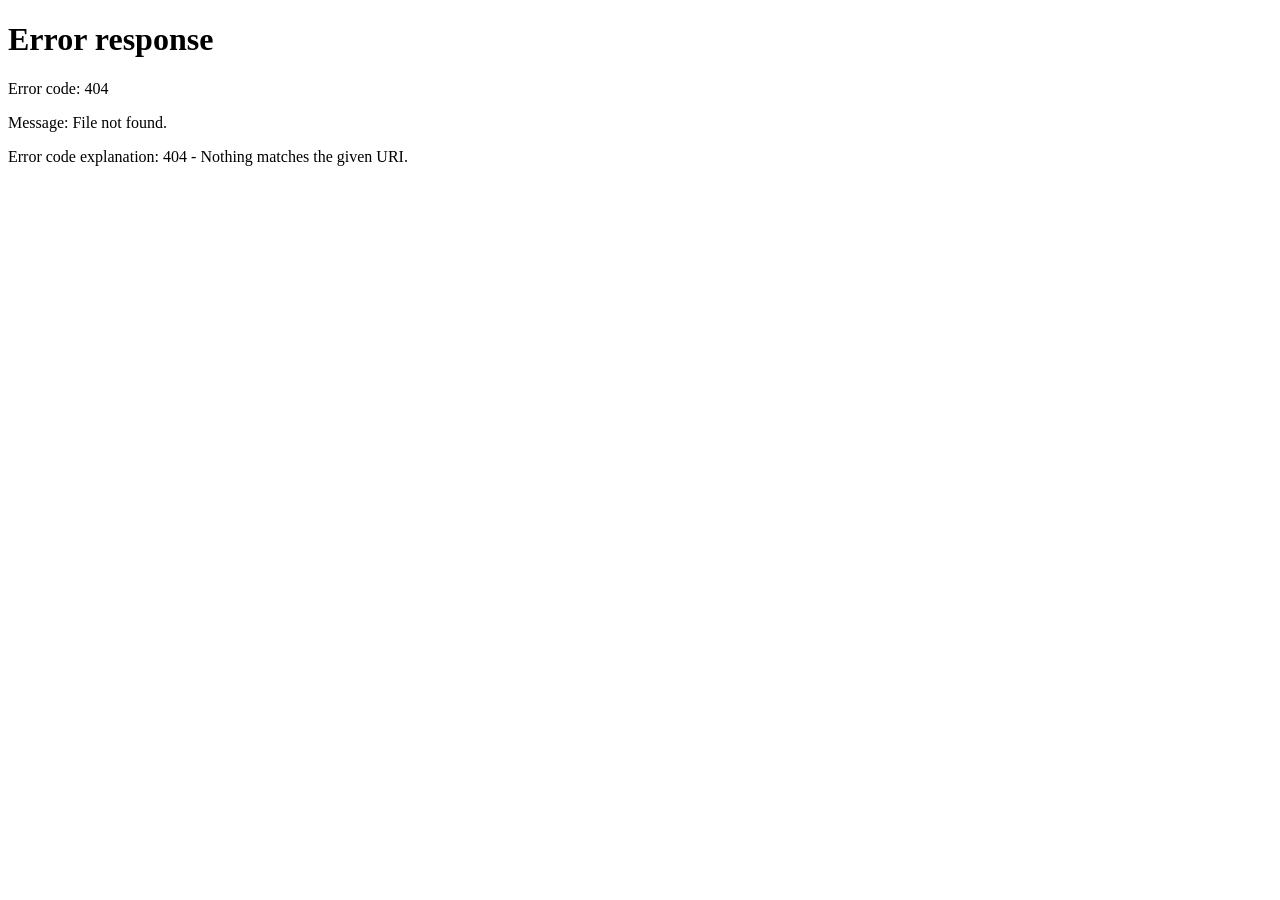
==== commit cae8d49d: "Redirect old CareRoute URL to refreshed presentation path" ====
--- a/careroute/index.html
+++ b/careroute/index.html
@@ -1,32 +1 @@
-<!doctype html>
-<html lang="en">
-<head>
-<meta charset="utf-8">
-<meta name="viewport" content="width=device-width,initial-scale=1">
-<title>CareRoute | MH Virtual Business Solutions</title>
-<meta name="description" content="CareRoute helps domiciliary care teams turn weekly rotas into clear daily plans, practical routes and visible working hours.">
-<style>
-:root{--forest:#123f35;--deep:#0d352e;--coral:#f2765f;--cream:#f6f2e8;--sage:#e7eee1;--mint:#edf5ee;--text:#294f49;--muted:#61756f;--white:#fff;--line:#d8dfd7;--shadow:0 22px 55px rgba(18,63,53,.14)}
-*{box-sizing:border-box}html{scroll-behavior:smooth}body{margin:0;font-family:Inter,ui-sans-serif,system-ui,-apple-system,"Segoe UI",Arial,sans-serif;background:var(--cream);color:var(--forest);line-height:1.55}a{text-decoration:none;color:inherit}.wrap{max-width:1400px;margin:auto;padding:0 34px}
-header{background:rgba(246,242,232,.96);position:sticky;top:0;z-index:50;border-bottom:1px solid rgba(18,63,53,.06);backdrop-filter:blur(10px)}.nav{max-width:1400px;margin:auto;padding:17px 34px;display:flex;align-items:center;gap:28px}.mhbrand{display:flex;align-items:center;gap:15px;min-width:430px}.mhmark{width:55px;height:55px;border-radius:50%;display:flex;align-items:center;justify-content:center;background:var(--coral);color:#fff;font-weight:900;font-size:17px}.mhbrand strong{display:block;font-size:22px;letter-spacing:.2px;color:var(--deep)}.mhbrand small{display:block;font-size:9px;font-weight:850;letter-spacing:2.2px;color:#648078;margin-top:3px}.menu{display:flex;gap:38px;margin-left:auto;align-items:center;font-size:13px;font-weight:800;color:#46645e}.menu a:hover{color:var(--coral)}.btn{display:inline-flex;align-items:center;justify-content:center;border-radius:11px;padding:14px 20px;font-weight:850;border:1px solid transparent;transition:.2s}.btn.primary{background:var(--deep);color:#fff}.btn.primary:hover{transform:translateY(-1px)}.btn.link{padding-left:0;padding-right:0;color:var(--deep)}
-.hero{position:relative;overflow:hidden}.hero:after{content:"";position:absolute;width:430px;height:430px;border-radius:50%;background:var(--sage);right:-80px;top:55px;z-index:0}.hero-grid{max-width:1400px;margin:auto;padding:78px 34px 86px;display:grid;grid-template-columns:.9fr 1.1fr;gap:72px;align-items:center;position:relative;z-index:1}.eyebrow{font-size:13px;font-weight:900;letter-spacing:2.2px;text-transform:uppercase;color:var(--coral)}.pilot-pill{display:inline-flex;align-items:center;gap:8px;border:1px solid #cbd9d0;background:#f8faf5;border-radius:999px;padding:8px 13px;margin-top:15px;font-size:11px;font-weight:900;letter-spacing:1.4px;color:#4e6b64}.dot{width:10px;height:10px;border-radius:50%;background:#65b78d;box-shadow:0 0 0 4px #d8ebdf}h1{font-size:72px;line-height:1.02;letter-spacing:-3px;margin:30px 0 27px;color:var(--deep);max-width:660px}.script{font-family:Georgia,"Times New Roman",serif;font-style:italic;font-weight:500;color:var(--coral);letter-spacing:-2px}.hero-copy{font-size:19px;color:#536f69;max-width:660px}.hero-actions{display:flex;align-items:center;gap:28px;flex-wrap:wrap;margin-top:34px}.proof{display:flex;gap:28px;flex-wrap:wrap;margin-top:34px;font-size:12px;color:#60766f;font-weight:750}.proof span:before{content:"✓";display:inline-flex;width:22px;height:22px;align-items:center;justify-content:center;border-radius:50%;background:#dcebdc;color:var(--deep);margin-right:7px}.visual{position:relative}.image-card{height:535px;border-radius:27px;overflow:hidden;position:relative;box-shadow:var(--shadow);background:#dfe8dd}.image-card img{width:100%;height:100%;object-fit:cover;display:block}.image-card:after{content:"";position:absolute;left:0;right:0;bottom:0;height:38%;background:linear-gradient(transparent,rgba(7,52,43,.82))}.caption{position:absolute;left:34px;bottom:30px;color:#fff;z-index:2}.caption small{display:block;color:#ffb5a5;font-size:11px;font-weight:900;letter-spacing:2px;margin-bottom:6px}.caption strong{display:block;font-size:25px}.arrow{position:absolute;top:50%;transform:translateY(-50%);width:40px;height:40px;border-radius:50%;background:rgba(12,65,54,.76);color:#fff;display:flex;align-items:center;justify-content:center;font-size:24px;z-index:3}.arrow.left{left:22px}.arrow.right{right:22px}.dots{position:absolute;bottom:25px;right:28px;z-index:3;display:flex;gap:8px}.dots i{width:9px;height:9px;border-radius:50%;background:rgba(255,255,255,.5)}.dots i:first-child{width:25px;border-radius:99px;background:#fff}
-.section{padding:92px 0;background:#fff}.section.alt{background:#eef3ea}.head{max-width:830px;margin-bottom:45px}.head.center{text-align:center;margin-left:auto;margin-right:auto}.head h2{font-size:44px;line-height:1.08;letter-spacing:-1.6px;margin:12px 0 14px;color:var(--deep)}.head p{font-size:18px;color:var(--muted)}.grid3{display:grid;grid-template-columns:repeat(3,1fr);gap:18px}.card{background:#fff;border:1px solid var(--line);border-radius:20px;padding:25px}.alt .card{background:#f8faf6}.card .num{display:inline-flex;width:38px;height:38px;border-radius:12px;background:#fde5df;color:#bd604d;align-items:center;justify-content:center;font-weight:900}.card h3{font-size:19px;color:var(--deep);margin:15px 0 8px}.card p{color:var(--muted);margin:0}.steps{display:grid;grid-template-columns:repeat(5,1fr);gap:12px}.step{background:#fff;border:1px solid var(--line);border-radius:18px;padding:22px}.step b{display:block;color:var(--coral);font-size:11px;letter-spacing:1.5px;text-transform:uppercase;margin-bottom:8px}.step strong{font-size:17px;color:var(--deep)}.step p{font-size:14px;color:var(--muted);margin-bottom:0}.dashboard{display:grid;grid-template-columns:.9fr 1.1fr;gap:50px;align-items:center}.dash{background:var(--deep);border-radius:26px;padding:25px;color:#fff;box-shadow:var(--shadow)}.dash-top{display:flex;justify-content:space-between;align-items:center}.dash-top span{font-size:11px;background:#215e51;padding:6px 9px;border-radius:999px}.metrics{display:grid;grid-template-columns:repeat(3,1fr);gap:10px;margin:18px 0}.metric{background:#174b40;border-radius:15px;padding:15px}.metric b{display:block;font-size:25px}.metric small{color:#c6ded7}.row{display:grid;grid-template-columns:1.2fr .8fr .8fr;gap:8px;padding:12px 8px;border-top:1px solid #2d6257;font-size:13px}.good{color:#8fe0b9;font-weight:850}.review{color:#ffb19e;font-weight:850}.futurebox{background:linear-gradient(135deg,#163f36,#1e6557);color:#fff;border-radius:25px;padding:30px}.futurebox h3{font-size:28px;margin:0 0 10px}.futurebox p{color:#d5e7e1}.chips{display:flex;gap:8px;flex-wrap:wrap;margin-top:17px}.chips span{font-size:11px;border:1px solid rgba(255,255,255,.25);border-radius:999px;padding:7px 10px}.privacy{background:#f9f6ee;border:1px solid #dfddd4;border-radius:22px;padding:30px}.privacy h3{margin-top:0}.cta{background:var(--cream);padding:80px 0}.cta-box{background:#fff;border:1px solid #dddcd4;border-radius:26px;padding:36px;display:grid;grid-template-columns:1fr auto;gap:24px;align-items:center}.cta-box h2{font-size:34px;margin:0 0 8px}.cta-box p{color:var(--muted);margin:0}.contact{background:#0b3029;color:#fff;padding:64px 0}.contact-grid{display:grid;grid-template-columns:1fr 1fr;gap:40px}.contact h2{font-size:40px;line-height:1.08;margin:10px 0}.contact p{color:#c9dcd6}.contact-card{background:#12453b;border-radius:20px;padding:23px}.line{padding:12px 0;border-bottom:1px solid #2b6157}.line:last-child{border:0}.line b{display:block;font-size:11px;letter-spacing:1.2px;color:#ffab98;text-transform:uppercase}.line span{display:block;margin-top:4px}footer{background:#07251f;color:#9eb6af;padding:22px 0;font-size:12px}.foot{display:flex;justify-content:space-between;gap:20px;flex-wrap:wrap}
-@media(max-width:1000px){.mhbrand{min-width:0}.menu{display:none}.nav>.btn{margin-left:auto}.hero-grid,.dashboard,.contact-grid{grid-template-columns:1fr}.hero-grid{gap:42px}.grid3{grid-template-columns:1fr 1fr}.steps{grid-template-columns:1fr 1fr}.image-card{height:500px}.cta-box{grid-template-columns:1fr}.cta-box .btn{justify-self:start}h1{font-size:62px}}
-@media(max-width:650px){.wrap,.nav,.hero-grid{padding-left:18px;padding-right:18px}.mhmark{width:47px;height:47px}.mhbrand strong{font-size:17px}.mhbrand small{font-size:7px;letter-spacing:1.4px}.nav>.btn{font-size:11px;padding:11px 13px}h1{font-size:47px}.hero-grid{padding-top:50px}.image-card{height:420px}.grid3,.steps,.metrics{grid-template-columns:1fr}.head h2{font-size:34px}.proof{gap:13px}.row{grid-template-columns:1fr}.cta-box{padding:26px}.contact h2{font-size:34px}}
-</style>
-</head>
-<body>
-<header><div class="nav"><a class="mhbrand" href="#top"><span class="mhmark">MH</span><span><strong>MH Virtual Business Solutions</strong><small>CREATOR OF CAREROUTE</small></span></a><nav class="menu"><a href="#how">How it works</a><a href="#benefits">Benefits</a><a href="#privacy">Privacy</a></nav><a class="btn primary" href="pilot.html">View pilot ↗</a></div></header>
-<main id="top">
-<section class="hero"><div class="hero-grid"><div><div class="eyebrow">A digital solution by MH Virtual Business Solutions</div><div class="pilot-pill"><span class="dot"></span> CAREROUTE · A WORKING FRONTLINE PILOT</div><h1>From weekly rota to <span class="script">clear<br>care routes.</span></h1><p class="hero-copy">CareRoute helps domiciliary care teams turn complex weekly rotas into clear daily plans, accurate working hours and practical routes for every care worker.</p><div class="hero-actions"><a class="btn primary" href="pilot.html">Explore the working pilot ↗</a><a class="btn link" href="#benefits">See the organisation vision ↓</a></div><div class="proof"><span>Built around real rota workflows</span><span>Designed for office and mobile use</span><span>Management visibility</span></div></div><div class="visual"><div class="image-card"><img src="https://www.datocms-assets.com/121414/1732527607-care-worker-with-elderly-man.jpg" alt="Care worker supporting an older person at home"><span class="arrow left">‹</span><span class="arrow right">›</span><div class="caption"><small>CAREROUTE</small><strong>Compassionate support at home</strong></div><div class="dots"><i></i><i></i><i></i></div></div></div></div></section>
-<section class="section" id="benefits"><div class="wrap"><div class="head"><div class="eyebrow">Why CareRoute</div><h2>Less administration around the care that already matters.</h2><p>The product is designed around recurring operational issues in domiciliary care, especially paper rotas, manual reporting and information spread across different places.</p></div><div class="grid3"><article class="card"><span class="num">01</span><h3>Digital weekly rota</h3><p>Publish the latest authorised rota once and make it available directly to the care worker instead of repeatedly sending documents.</p></article><article class="card"><span class="num">02</span><h3>Visible working hours</h3><p>Scheduled and completed care time can be seen centrally, reducing the need to reconstruct or separately report hours.</p></article><article class="card"><span class="num">03</span><h3>Care information together</h3><p>Approved care information can sit alongside the relevant scheduled visit so carers spend less time searching.</p></article><article class="card"><span class="num">04</span><h3>Live operational view</h3><p>Managers can see visit progress and exceptions from one dashboard rather than relying only on calls and later reconciliation.</p></article><article class="card"><span class="num">05</span><h3>Central rota changes</h3><p>Update the rota centrally so the current version is visible without sending another amended document.</p></article><article class="card"><span class="num">06</span><h3>Practical route support</h3><p>Care workers can move from the day's schedule to navigation and the next visit within one simple mobile workflow.</p></article></div></div></section>
-<section class="section alt" id="how"><div class="wrap"><div class="head center"><div class="eyebrow">How it works</div><h2>A care day, clearly organised.</h2></div><div class="steps"><div class="step"><b>Step 1</b><strong>Rota published</strong><p>The latest approved schedule is made available digitally.</p></div><div class="step"><b>Step 2</b><strong>Today's visits</strong><p>The care worker sees the day in a clear sequence.</p></div><div class="step"><b>Step 3</b><strong>Care information</strong><p>Relevant approved information is available with the visit.</p></div><div class="step"><b>Step 4</b><strong>Navigate & deliver</strong><p>Open directions and follow the employer's official care process.</p></div><div class="step"><b>Step 5</b><strong>Progress visible</strong><p>Completion and working time can feed the management view.</p></div></div></div></section>
-<section class="section"><div class="wrap"><div class="dashboard"><div class="head"><div class="eyebrow">For coordinators and managers</div><h2>See the day from one central dashboard.</h2><p>CareRoute's organisation view is intended to reduce repetitive administration by bringing scheduled visits, completion progress, working hours and exceptions together.</p><a class="btn primary" href="pilot.html#dashboard">View dashboard demo ↗</a></div><div class="dash"><div class="dash-top"><strong>Operations dashboard</strong><span>● Live demo</span></div><div class="metrics"><div class="metric"><b>24</b><small>Visits today</small></div><div class="metric"><b>18</b><small>Completed</small></div><div class="metric"><b>8.5h</b><small>Care time</small></div></div><div class="row"><b>Carer A</b><span>8 / 10 visits</span><span class="good">On track</span></div><div class="row"><b>Carer B</b><span>6 / 7 visits</span><span class="good">On track</span></div><div class="row"><b>Carer C</b><span>4 / 7 visits</span><span class="review">Review</span></div></div></div></div></section>
-<section class="section alt"><div class="wrap"><div class="dashboard"><div class="futurebox"><h3>Later phase: CareRoute Assist</h3><p>A rota-assistance module could use staff availability, client visit requirements, geography, working hours, breaks and continuity of care to suggest a schedule for manager review.</p><div class="chips"><span>Staff availability</span><span>Client requirements</span><span>Travel distance</span><span>Visit windows</span><span>Working hours</span><span>Breaks</span></div></div><div class="head"><div class="eyebrow">Future development</div><h2>Help organise the rota before it reaches the carer.</h2><p>The coordinator remains in control. CareRoute Assist would reduce repetitive scheduling work while keeping human review and approval at the centre of the process.</p></div></div></div></section>
-<section class="section" id="privacy"><div class="wrap"><div class="privacy"><div class="eyebrow">Privacy & presentation safety</div><h3>Public demo, fictional information only.</h3><p>The GitHub presentation does not display real Handy Services client names, addresses or care plans. A production deployment would require appropriate provider approval, access controls, secure data storage and compliance with applicable care, privacy and safeguarding requirements.</p></div></div></section>
-<section class="cta"><div class="wrap"><div class="cta-box"><div><h2>Explore the CareRoute working pilot.</h2><p>See the mobile care-worker experience and the sample management dashboard in a normal browser, without needing ChatGPT.</p></div><a class="btn primary" href="pilot.html">Open pilot demo ↗</a></div></div></section>
-<section class="contact"><div class="wrap"><div class="contact-grid"><div><div class="eyebrow">Open to discussion</div><h2>Let's explore what CareRoute could simplify.</h2><p>CareRoute is being developed by MH Virtual Business Solutions as a practical digital solution for domiciliary care operations and can be shaped around an organisation's existing processes.</p></div><div class="contact-card"><div class="line"><b>Founder</b><span>Kallun, MH Virtual Business Solutions</span></div><div class="line"><b>Telephone</b><span>07548 230390</span></div><div class="line"><b>Email</b><span>danobaz24@gmail.com</span></div><div class="line"><b>Product</b><span>CareRoute digital care operations prototype</span></div></div></div></div></section>
-</main>
-<footer><div class="wrap"><div class="foot"><span>© 2026 MH Virtual Business Solutions · CareRoute</span><span>Presentation prototype · No real client information displayed</span></div></div></footer>
-</body>
-</html>+<!doctype html><html lang="en"><head><meta charset="utf-8"><meta http-equiv="refresh" content="0; url=../careroute-presentation/"><meta name="viewport" content="width=device-width,initial-scale=1"><title>CareRoute</title><script>location.replace('../careroute-presentation/');</script></head><body><p>Opening the updated CareRoute presentation…</p><p><a href="../careroute-presentation/">Continue</a></p></body></html>
